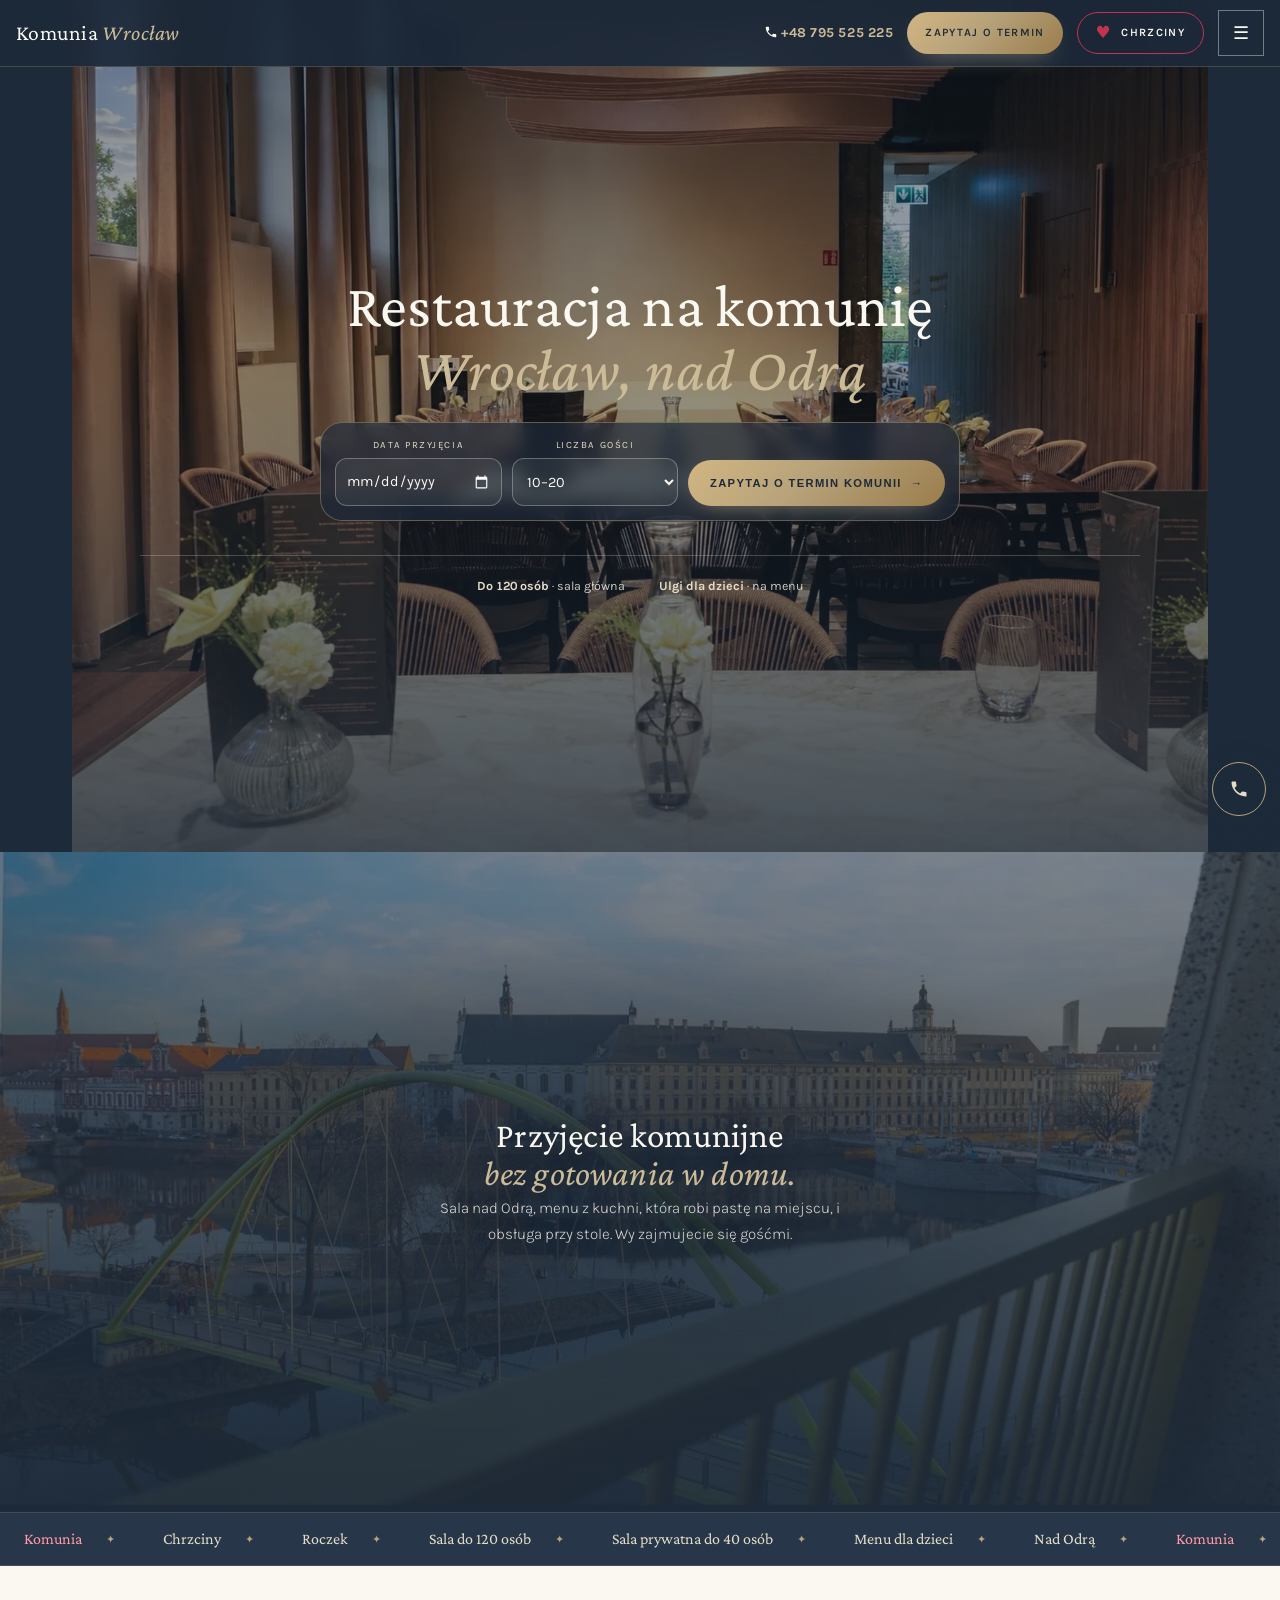
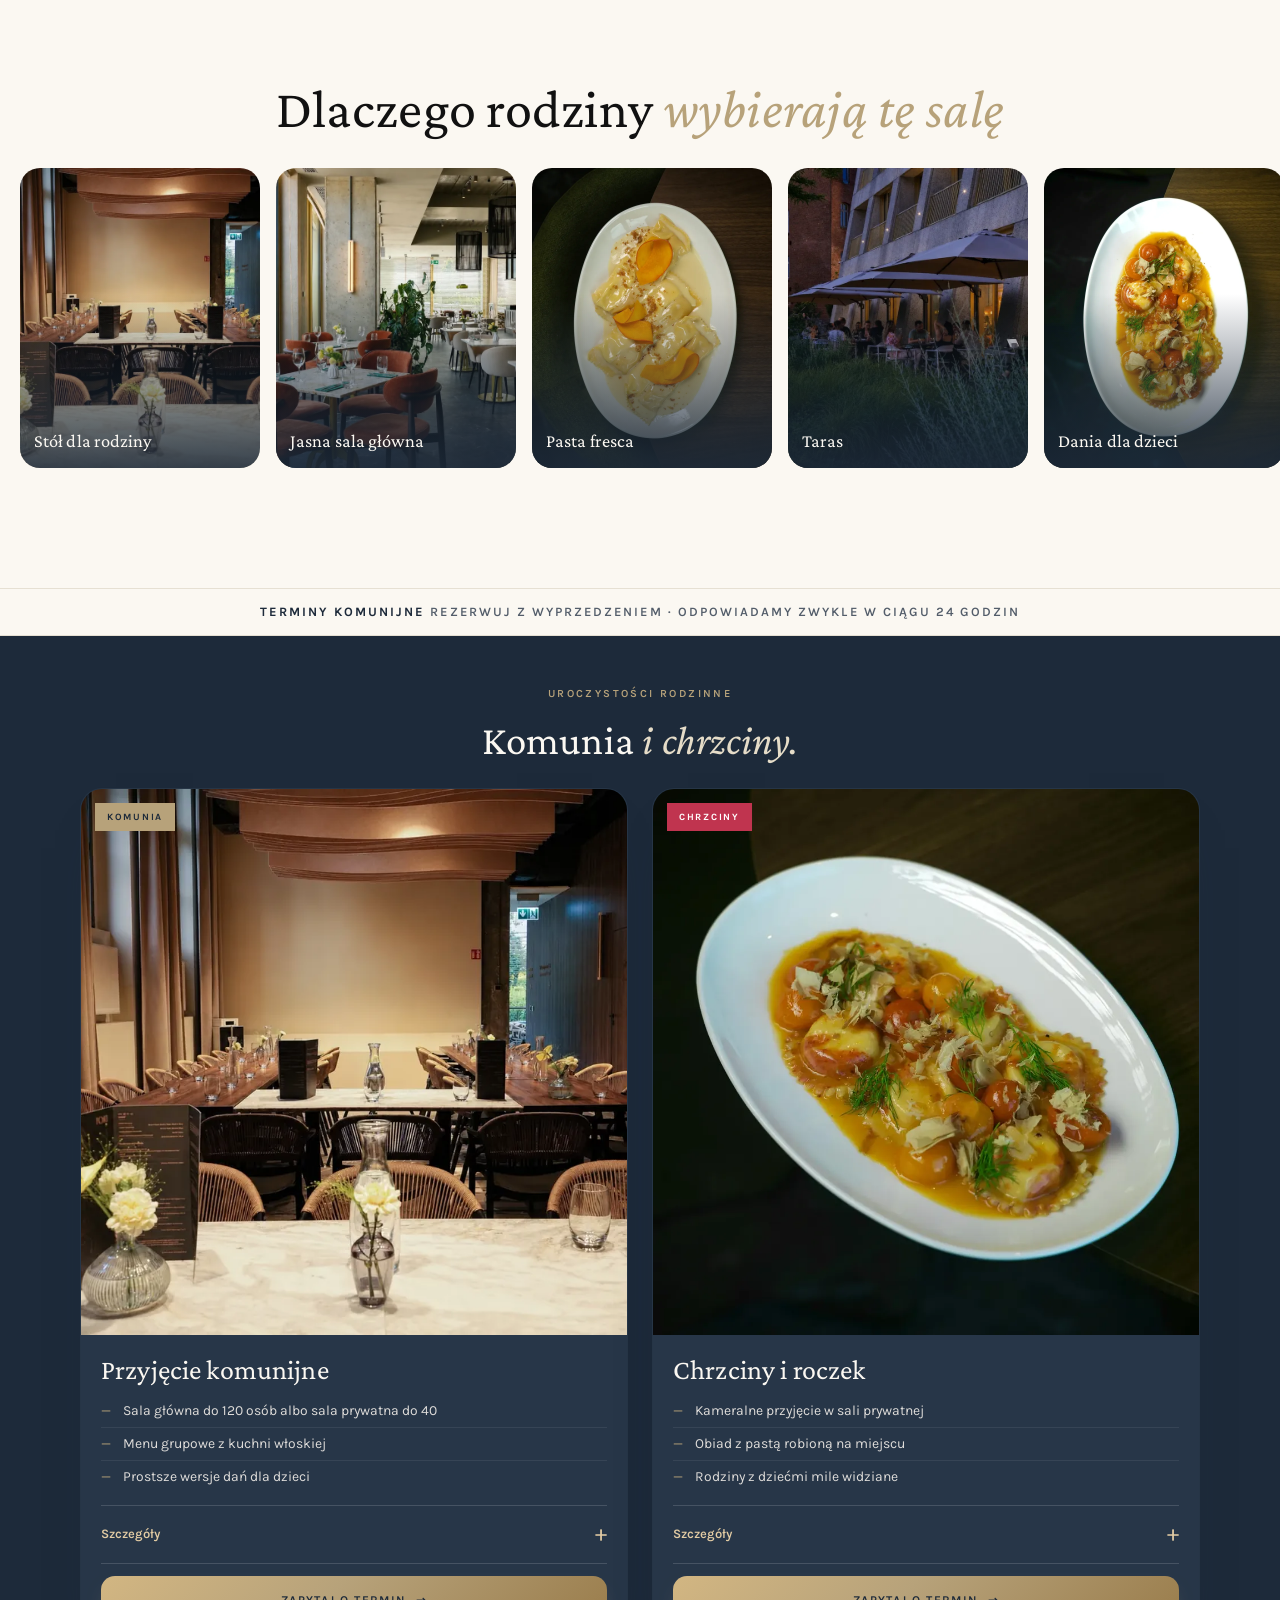
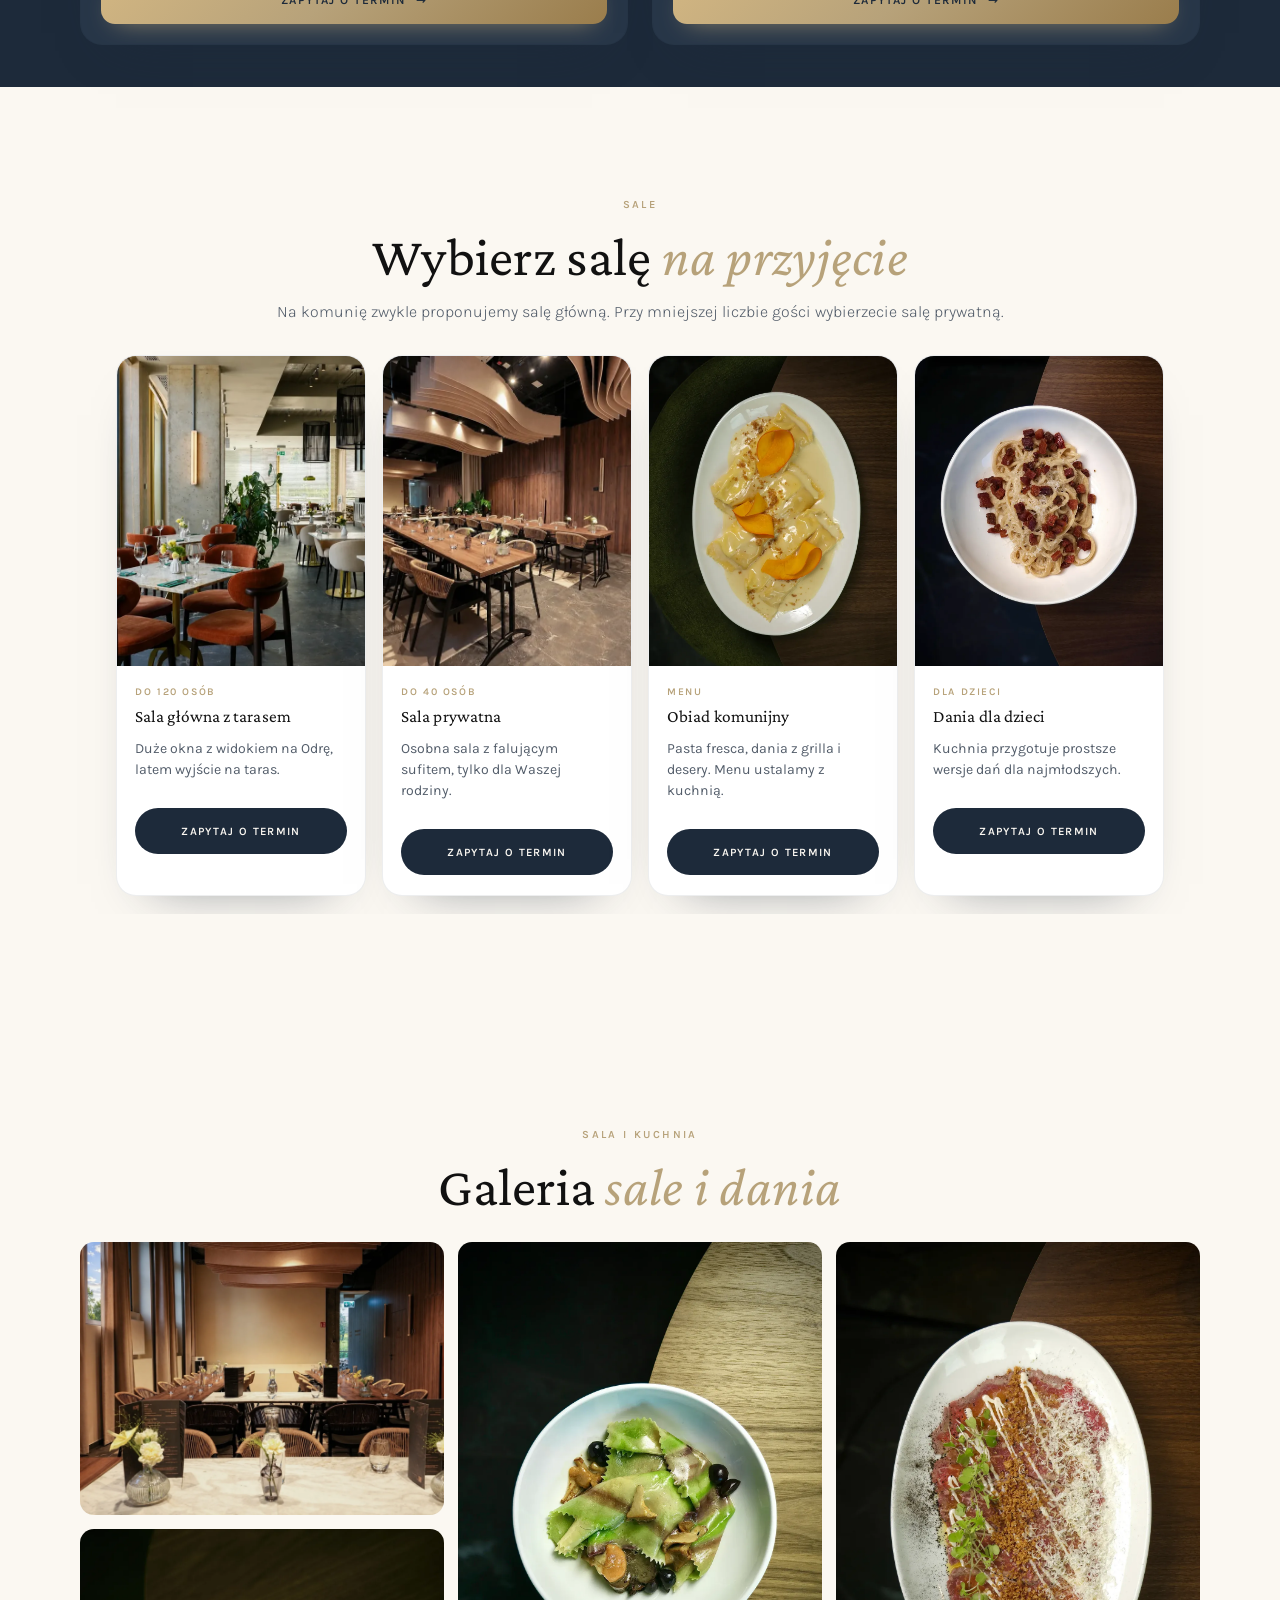
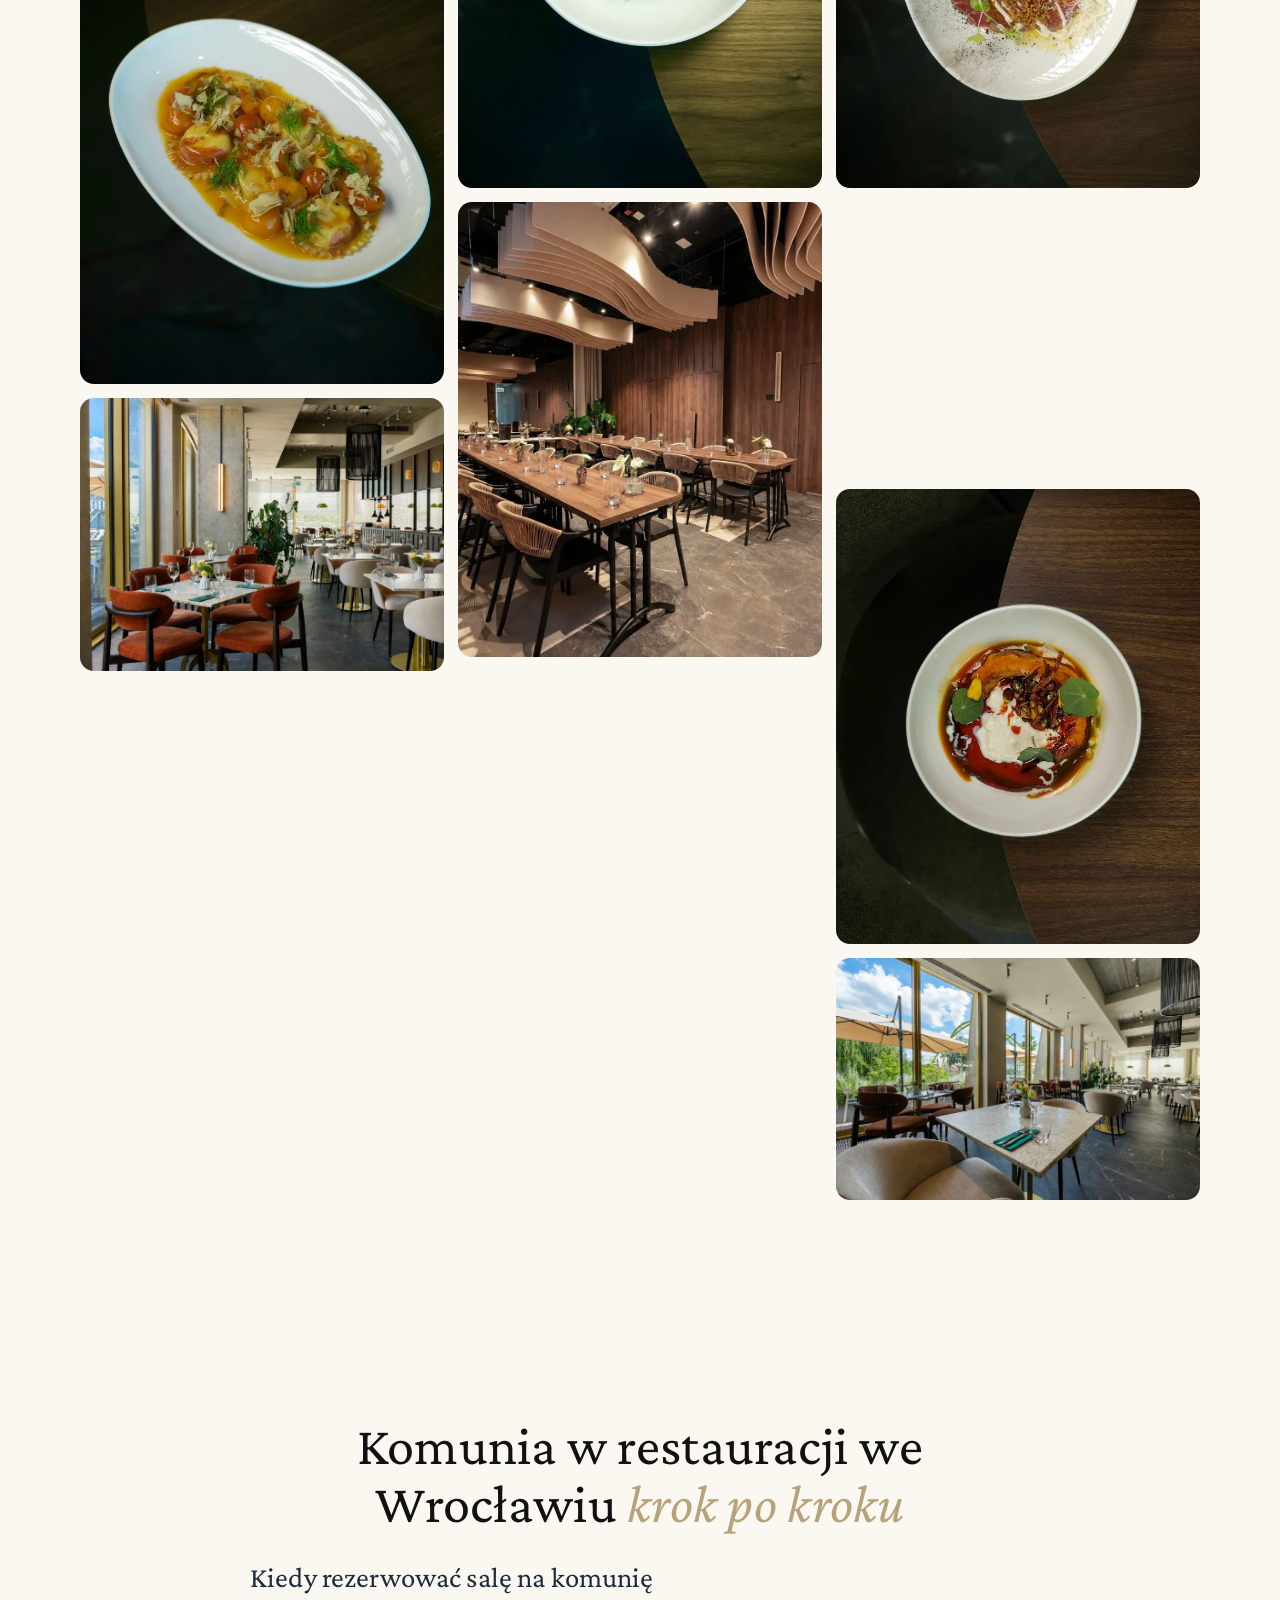
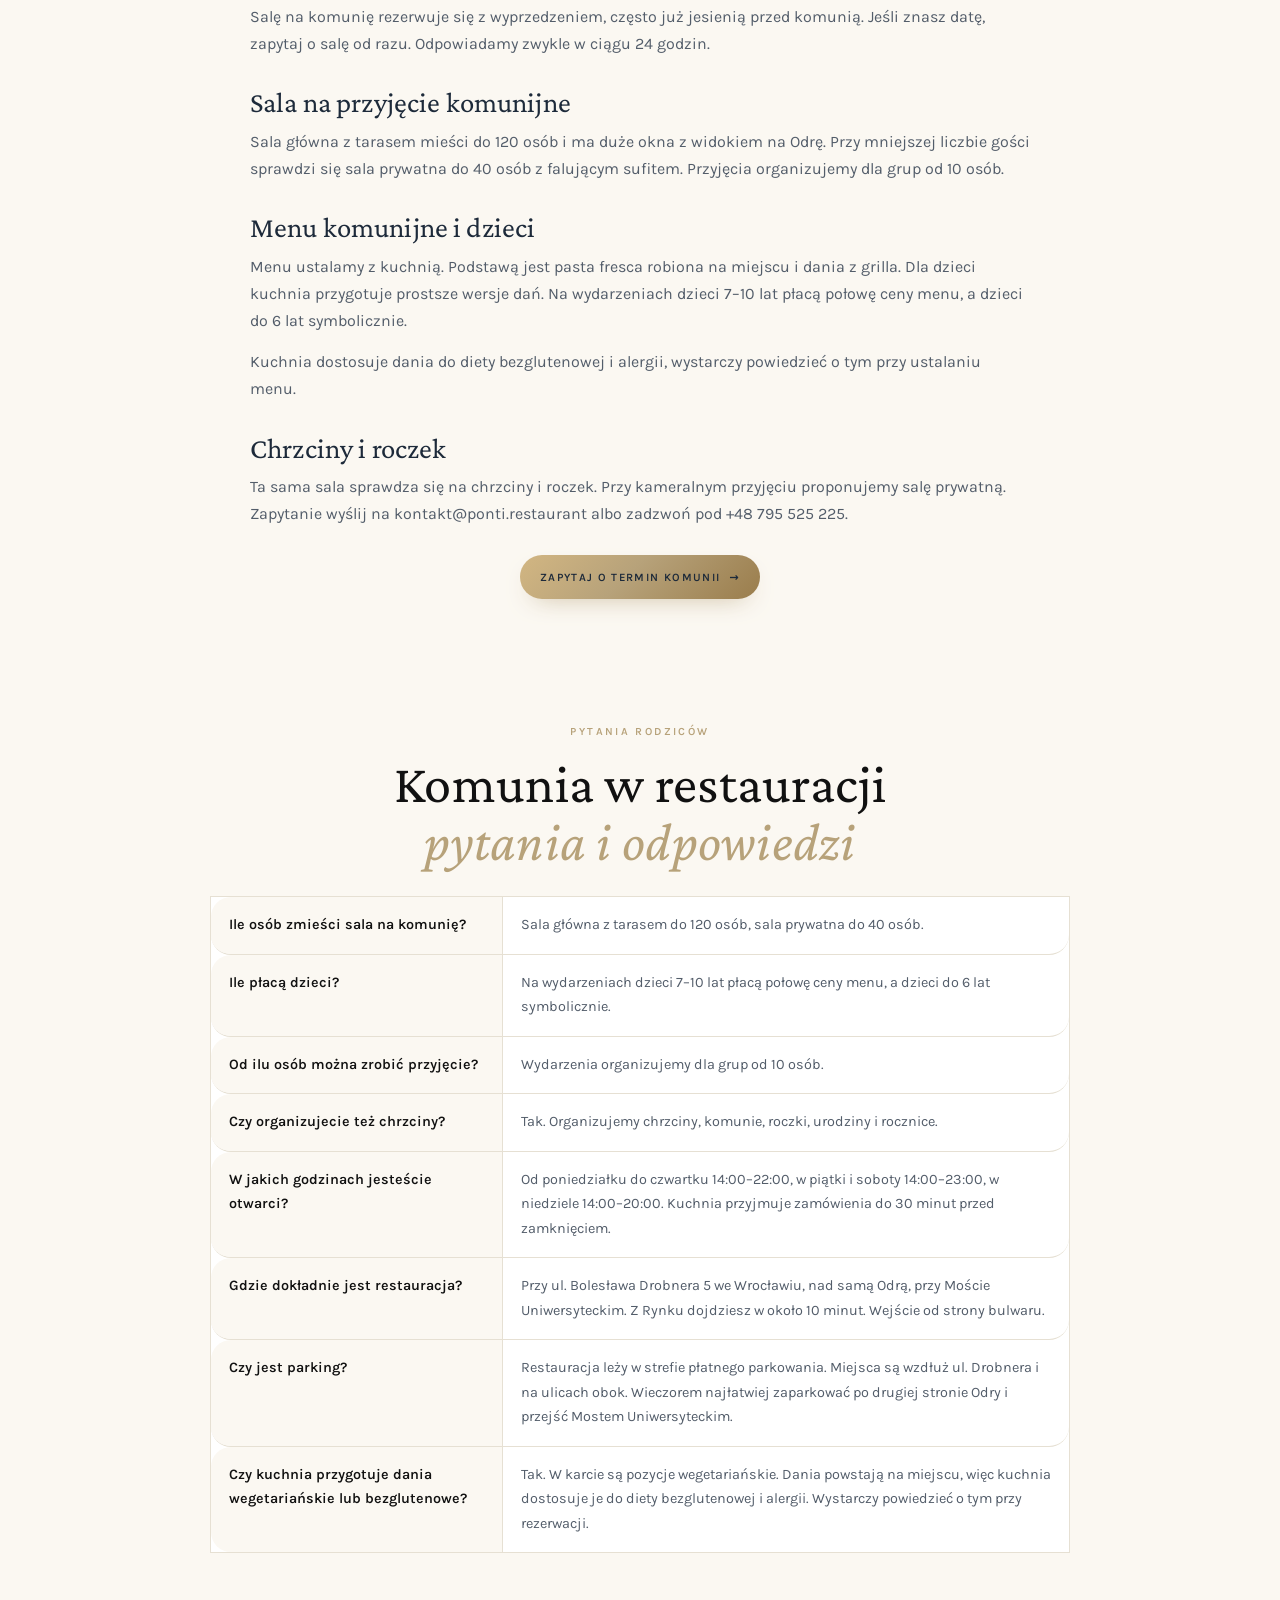
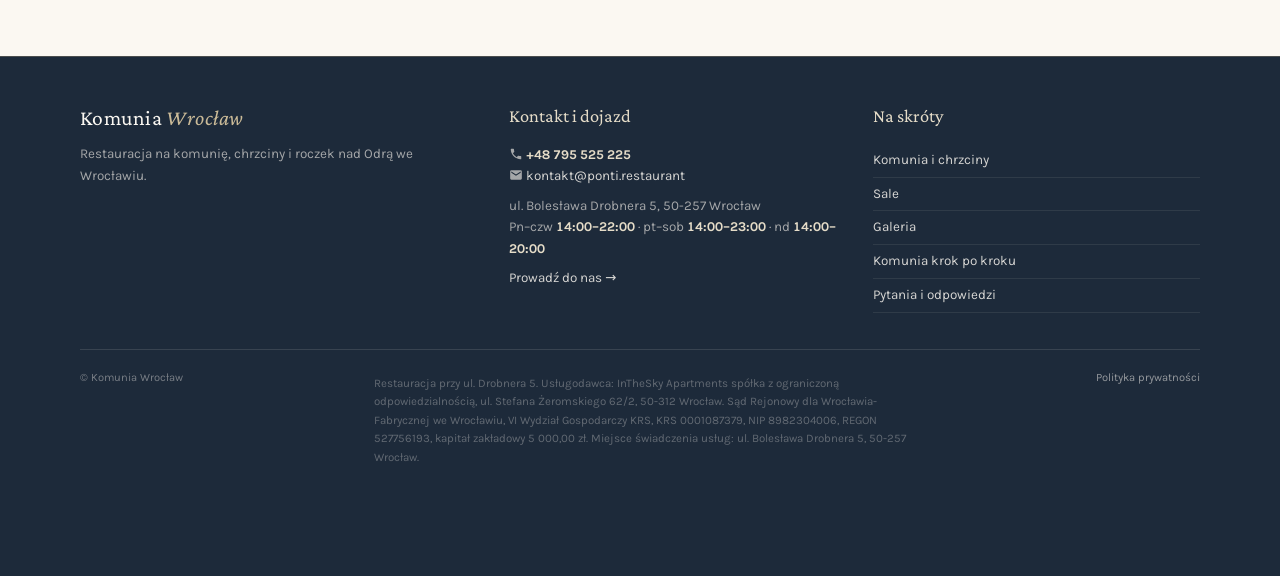
==== index.html @ 18b8cc5b "Strona restauracja-na-komunie-wroclaw.pl" ====
<!DOCTYPE html>
<html lang="pl">
<head>
<meta charset="utf-8"/>
<meta content="width=device-width, initial-scale=1.0" name="viewport"/>
<title>Restauracja na komunię Wrocław: sala na przyjęcie komunijne i chrzciny</title>
<meta name="description" content="Restauracja na komunię we Wrocławiu nad Odrą: sala główna do 120 osób, sala prywatna do 40 osób, menu z kuchni włoskiej, ulgi dla dzieci. Także chrzciny i roczek."/>
<meta name="robots" content="index, follow, max-image-preview:large"/>
<link href="https://restauracja-na-komunie-wroclaw.pl/" rel="canonical"/>
<meta property="og:type" content="website"/><meta property="og:locale" content="pl_PL"/>
<meta property="og:title" content="Restauracja na komunię Wrocław: sala na przyjęcie komunijne i chrzciny"/><meta property="og:description" content="Restauracja na komunię we Wrocławiu nad Odrą: sala główna do 120 osób, sala prywatna do 40 osób, menu z kuchni włoskiej, ulgi dla dzieci. Także chrzciny i roczek."/>
<meta property="og:url" content="https://restauracja-na-komunie-wroclaw.pl/"/><meta property="og:image" content="https://restauracja-na-komunie-wroclaw.pl/media/g-36-ponti-sala-prywatna-nakryta-1600.webp"/>
<meta name="theme-color" content="#1d2a3a"/>
<link rel="icon" href="/favicon.svg" type="image/svg+xml"/>
<link as="font" crossorigin="" href="/fonts/crimson-pro-latin.woff2" rel="preload" type="font/woff2"/>
<link rel="preload" as="image" href="/media/g-36-ponti-sala-prywatna-nakryta-1600.webp" fetchpriority="high"/>
<link href="/style.css?v=202610291330" rel="stylesheet"/>
<script type="application/ld+json">{"@context": "https://schema.org", "@graph": [{"@type": "WebSite", "url": "https://restauracja-na-komunie-wroclaw.pl/", "name": "Komunia Wrocław", "inLanguage": "pl-PL"}, {"@type": "Restaurant", "servesCuisine": "włoska", "openingHours": ["Mo-Th 14:00-22:00", "Fr-Sa 14:00-23:00", "Su 14:00-20:00"], "name": "Restauracja na komunię Wrocław", "description": "Restauracja na komunię we Wrocławiu nad Odrą: sala główna do 120 osób, sala prywatna do 40 osób, menu z kuchni włoskiej, ulgi dla dzieci. Także chrzciny i roczek.", "url": "https://restauracja-na-komunie-wroclaw.pl/", "telephone": "+48 795 525 225", "email": "kontakt@ponti.restaurant", "image": "https://restauracja-na-komunie-wroclaw.pl/media/g-36-ponti-sala-prywatna-nakryta-1600.webp", "address": {"@type": "PostalAddress", "streetAddress": "ul. Bolesława Drobnera 5", "postalCode": "50-257", "addressLocality": "Wrocław", "addressCountry": "PL"}}, {"@type": "FAQPage", "mainEntity": [{"@type": "Question", "name": "Ile osób zmieści sala na komunię?", "acceptedAnswer": {"@type": "Answer", "text": "Sala główna z tarasem do 120 osób, sala prywatna do 40 osób."}}, {"@type": "Question", "name": "Ile płacą dzieci?", "acceptedAnswer": {"@type": "Answer", "text": "Na wydarzeniach dzieci 7–10 lat płacą połowę ceny menu, a dzieci do 6 lat symbolicznie."}}, {"@type": "Question", "name": "Od ilu osób można zrobić przyjęcie?", "acceptedAnswer": {"@type": "Answer", "text": "Wydarzenia organizujemy dla grup od 10 osób."}}, {"@type": "Question", "name": "Czy organizujecie też chrzciny?", "acceptedAnswer": {"@type": "Answer", "text": "Tak. Organizujemy chrzciny, komunie, roczki, urodziny i rocznice."}}, {"@type": "Question", "name": "W jakich godzinach jesteście otwarci?", "acceptedAnswer": {"@type": "Answer", "text": "Od poniedziałku do czwartku 14:00–22:00, w piątki i soboty 14:00–23:00, w niedziele 14:00–20:00. Kuchnia przyjmuje zamówienia do 30 minut przed zamknięciem."}}, {"@type": "Question", "name": "Gdzie dokładnie jest restauracja?", "acceptedAnswer": {"@type": "Answer", "text": "Przy ul. Bolesława Drobnera 5 we Wrocławiu, nad samą Odrą, przy Moście Uniwersyteckim. Z Rynku dojdziesz w około 10 minut. Wejście od strony bulwaru."}}, {"@type": "Question", "name": "Czy jest parking?", "acceptedAnswer": {"@type": "Answer", "text": "Restauracja leży w strefie płatnego parkowania. Miejsca są wzdłuż ul. Drobnera i na ulicach obok. Wieczorem najłatwiej zaparkować po drugiej stronie Odry i przejść Mostem Uniwersyteckim."}}, {"@type": "Question", "name": "Czy kuchnia przygotuje dania wegetariańskie lub bezglutenowe?", "acceptedAnswer": {"@type": "Answer", "text": "Tak. W karcie są pozycje wegetariańskie. Dania powstają na miejscu, więc kuchnia dostosuje je do diety bezglutenowej i alergii. Wystarczy powiedzieć o tym przy rezerwacji."}}]}]}</script>
</head>
<body>
<header class="topbar">
<a class="wordmark" href="/">Komunia <em>Wrocław</em></a>
<span class="grow"></span>
<a class="top-tel" href="tel:+48795525225"><svg aria-hidden="true" class="ico" viewBox="0 0 24 24"><path d="M6.62 10.79a15.05 15.05 0 0 0 6.59 6.59l2.2-2.2a1 1 0 0 1 1.02-.24c1.12.37 2.33.57 3.57.57a1 1 0 0 1 1 1V20a1 1 0 0 1-1 1C10.85 21 3 13.15 3 4a1 1 0 0 1 1-1h3.5a1 1 0 0 1 1 1c0 1.24.2 2.45.57 3.57a1 1 0 0 1-.25 1.02l-2.2 2.2z"/></svg> <span>+48 795 525 225</span></a>
<a class="btn btn-gold" href="mailto:kontakt@ponti.restaurant?subject=Komunia%3A%20zapytanie&amp;body=Dzie%C5%84%20dobry%2C%0A%0Aprosz%C4%99%20o%20informacj%C4%99%20o%20wolnym%20terminie%20i%20propozycj%C4%99%20menu.%0ATermin%3A%20%0ALiczba%20os%C3%B3b%3A%20%0ATelefon%3A%20%0A%0APozdrawiam">Zapytaj o termin</a>
<a class="btn btn-heart top-cta2" href="/" data-to="pakiety"><span class="hh">♥</span> Chrzciny</a>
<button aria-label="Otwórz menu" class="burger" data-menu-open="">☰</button>
</header>
<nav aria-label="Menu główne" class="menu" id="menu">
<button aria-label="Zamknij menu" class="close" data-menu-close="">✕</button>
<span class="eyebrow">Najczęściej wybierane</span>
<ul class="best">
<li><a href="/" data-to="pakiety"><span class="bic">✦</span><span class="btx"><b>Przyjęcie komunijne</b><small>sala do 120 osób</small></span><span class="chev">→</span></a></li><li><a href="/" data-to="pakiety"><span class="bic">♡</span><span class="btx"><b>Chrzciny i roczek</b><small>kameralna sala prywatna</small></span><span class="chev">→</span></a></li>
</ul>
<span class="eyebrow">Menu</span>
<ul class="plain">
<li><a href="/" data-to="pakiety">Komunia i chrzciny</a></li><li><a href="/" data-to="oferta">Sale</a></li><li><a href="/" data-to="galeria">Galeria</a></li><li><a href="/" data-to="przewodnik">Komunia krok po kroku</a></li><li><a href="/" data-to="faq">Pytania i odpowiedzi</a></li><li><a href="/" data-to="kontakt">Kontakt i dojazd</a></li>
</ul>
<div class="mcta">
<a class="btn btn-gold" href="mailto:kontakt@ponti.restaurant?subject=Komunia%3A%20zapytanie&amp;body=Dzie%C5%84%20dobry%2C%0A%0Aprosz%C4%99%20o%20informacj%C4%99%20o%20wolnym%20terminie%20i%20propozycj%C4%99%20menu.%0ATermin%3A%20%0ALiczba%20os%C3%B3b%3A%20%0ATelefon%3A%20%0A%0APozdrawiam">Zapytaj o termin <span class="arrow">→</span></a>
<a class="btn btn-line" href="tel:+48795525225"><svg aria-hidden="true" class="ico" viewBox="0 0 24 24"><path d="M6.62 10.79a15.05 15.05 0 0 0 6.59 6.59l2.2-2.2a1 1 0 0 1 1.02-.24c1.12.37 2.33.57 3.57.57a1 1 0 0 1 1 1V20a1 1 0 0 1-1 1C10.85 21 3 13.15 3 4a1 1 0 0 1 1-1h3.5a1 1 0 0 1 1 1c0 1.24.2 2.45.57 3.57a1 1 0 0 1-.25 1.02l-2.2 2.2z"/></svg> +48 795 525 225</a>
</div>
</nav>
<section class="hero" id="start">
<div aria-hidden="true" class="slides">
<picture><img class="on" alt="Długi stół nakryty na przyjęcie" decoding="async" fetchpriority="high" src="/media/g-36-ponti-sala-prywatna-nakryta-1600.webp" width="1600" height="1200"/></picture><picture><img alt="Stolik z widokiem na Odrę" decoding="async" loading="lazy" src="/media/g-13-restauracja-ponti-stolik-przy-oknie-1600.webp" width="1600" height="1065"/></picture><picture><img alt="Anolini na białym talerzu" decoding="async" loading="lazy" src="/media/d-anolini2-1600.webp" width="1200" height="1800"/></picture>
</div>
<div class="wrap hero-inner">
<h1>Restauracja na komunię <em>Wrocław, nad Odrą</em></h1>
<form aria-label="Zapytaj o termin przyjęcia" class="datebar" id="datebar" data-mail="kontakt@ponti.restaurant" data-temat="Komunia: zapytanie" data-tresc="proszę o informację o wolnym terminie i propozycję menu.">
<label><span>Data przyjęcia</span><input id="dbFrom" required="" type="date"/></label>
<label><span>Liczba gości</span><select id="dbN"><option>10–20</option><option>21–30</option><option>31–40</option><option>41–60</option><option>61–120</option></select></label>
<button class="btn btn-gold" type="submit">Zapytaj o termin komunii <span class="arrow">→</span></button>
</form>
<div class="trustbar"><span><b>Do 120 osób</b> · sala główna</span><span><b>Ulgi dla dzieci</b> · na menu</span></div>
<div aria-hidden="true" class="dots"></div>
</div>
</section>
<section class="tower" id="tower">
<div class="stick">
<img class="tower-bg" src="/media/g-22-widok-z-balkonu-na-odre-i-kladke-1400.webp" width="1400" height="934" alt="Widok na Odrę i kładkę" loading="lazy"/>
<div class="panel wrap">
<h2>Przyjęcie komunijne <em>bez gotowania w domu.</em></h2>
<p>Sala nad Odrą, menu z kuchni, która robi pastę na miejscu, i obsługa przy stole. Wy zajmujecie się gośćmi.</p>
</div>
</div>
</section>
<div aria-hidden="true" class="marquee"><div class="marquee-track"><span><b>Komunia</b></span><span>Chrzciny</span><span>Roczek</span><span>Sala do 120 osób</span><span>Sala prywatna do 40 osób</span><span>Menu dla dzieci</span><span>Nad Odrą</span><span><b>Komunia</b></span><span>Chrzciny</span><span>Roczek</span><span>Sala do 120 osób</span><span>Sala prywatna do 40 osób</span><span>Menu dla dzieci</span><span>Nad Odrą</span></div></div>
<section class="sec" id="atuty">
<div class="head wrap"><h2>Dlaczego rodziny <em>wybierają tę salę</em></h2></div>
<div class="atuty-slider">
<a class="atut" href="/" data-to="oferta"><img alt="Nakryty stół w sali prywatnej" decoding="async" loading="lazy" src="/media/g-36-ponti-sala-prywatna-nakryta-960.webp" width="960" height="720"/><span class="cap"><h3>Stół dla rodziny</h3></span></a><a class="atut" href="/" data-to="oferta"><img alt="Sala główna z dużymi oknami" decoding="async" loading="lazy" src="/media/g-02-restauracja-ponti-sala-960.webp" width="960" height="720"/><span class="cap"><h3>Jasna sala główna</h3></span></a><a class="atut" href="/" data-to="pakiety"><img alt="Ravioli Duo" decoding="async" loading="lazy" src="/media/d-ravioli-duo-960.webp" width="960" height="1440"/><span class="cap"><h3>Pasta fresca</h3></span></a><a class="atut" href="/" data-to="galeria"><img alt="Taras nad Odrą" decoding="async" loading="lazy" src="/media/g-21-restauracja-ponti-taras-wieczorem-960.webp" width="960" height="720"/><span class="cap"><h3>Taras</h3></span></a><a class="atut" href="/" data-to="pakiety"><img alt="Anolini" decoding="async" loading="lazy" src="/media/d-anolini-960.webp" width="960" height="1440"/><span class="cap"><h3>Dania dla dzieci</h3></span></a><a class="atut" href="/" data-to="przewodnik"><img alt="Odra o zachodzie" decoding="async" loading="lazy" src="/media/g-11-widok-na-odre-o-zachodzie-960.webp" width="960" height="535"/><span class="cap"><h3>Spacer nad Odrą</h3></span></a>
</div>
</section>
<div class="thinstrip"><b>Terminy komunijne</b> rezerwuj z wyprzedzeniem · odpowiadamy zwykle w ciągu 24 godzin</div>
<section class="sec dark" id="pakiety">
<div class="wrap">
<div class="head"><span class="eyebrow">Uroczystości rodzinne</span><h2>Komunia <em>i chrzciny.</em></h2></div>
<div class="plans">
<article class="plan">
<div class="photo"><span class="ribbon gold">Komunia</span><img alt="Stół nakryty na przyjęcie" decoding="async" loading="lazy" width="960" height="720" src="/media/g-36-ponti-sala-prywatna-nakryta-960.webp"/></div>
<div class="plan-body">
<h3>Przyjęcie komunijne</h3>
<ul class="package-brief"><li>Sala główna do 120 osób albo sala prywatna do 40</li><li>Menu grupowe z kuchni włoskiej</li><li>Prostsze wersje dań dla dzieci</li></ul><details class="package-expand"><summary>Szczegóły</summary><div class="package-full-description">
<ul><li>Na wydarzeniach dzieci 7–10 lat płacą połowę ceny menu, dzieci do 6 lat symbolicznie</li><li>Kuchnia dostosuje dania do diety i alergii</li><li>Odpowiadamy zwykle w ciągu 24 godzin</li></ul></div></details>
<a class="btn btn-gold" href="mailto:kontakt@ponti.restaurant?subject=Przyj%C4%99cie%20komunijne&amp;body=Dzie%C5%84%20dobry%2C%0A%0Aprosz%C4%99%20o%20informacj%C4%99%20o%20wolnym%20terminie%20i%20propozycj%C4%99%20menu.%0ATermin%3A%20%0ALiczba%20os%C3%B3b%3A%20%0ATelefon%3A%20%0A%0APozdrawiam">Zapytaj o termin <span class="arrow">→</span></a>
</div>
</article><article class="plan">
<div class="photo"><span class="ribbon ">Chrzciny</span><img alt="Anolini" decoding="async" loading="lazy" width="960" height="1440" src="/media/d-anolini2-960.webp"/></div>
<div class="plan-body">
<h3>Chrzciny i roczek</h3>
<ul class="package-brief"><li>Kameralne przyjęcie w sali prywatnej</li><li>Obiad z pastą robioną na miejscu</li><li>Rodziny z dziećmi mile widziane</li></ul><details class="package-expand"><summary>Szczegóły</summary><div class="package-full-description">
<ul><li>Wydarzenia od 10 osób</li><li>Menu ustalamy z kuchnią</li><li>Nad Odrą, 10 minut spacerem od Rynku</li></ul></div></details>
<a class="btn btn-gold" href="mailto:kontakt@ponti.restaurant?subject=Chrzciny%20i%20roczek&amp;body=Dzie%C5%84%20dobry%2C%0A%0Aprosz%C4%99%20o%20informacj%C4%99%20o%20wolnym%20terminie%20i%20propozycj%C4%99%20menu.%0ATermin%3A%20%0ALiczba%20os%C3%B3b%3A%20%0ATelefon%3A%20%0A%0APozdrawiam">Zapytaj o termin <span class="arrow">→</span></a>
</div>
</article>
</div>
</div>
</section>
<section class="sec" id="oferta">
<div class="head wrap">
<span class="eyebrow">Sale</span>
<h2>Wybierz salę <em>na przyjęcie</em></h2>
<p>Na komunię zwykle proponujemy salę główną. Przy mniejszej liczbie gości wybierzecie salę prywatną.</p>
</div>
<div class="aps-slider">
<article class="ap">
<div class="photo"><img alt="Sala główna" decoding="async" loading="lazy" src="/media/g-02-restauracja-ponti-sala-960.webp" width="960" height="720"/></div>
<div class="ap-body"><span class="fl">do 120 osób</span><h3>Sala główna z tarasem</h3><p>Duże okna z widokiem na Odrę, latem wyjście na taras.</p><a class="btn btn-navy" href="mailto:kontakt@ponti.restaurant?subject=Sala%20g%C5%82%C3%B3wna%20z%20tarasem&amp;body=Dzie%C5%84%20dobry%2C%0A%0Aprosz%C4%99%20o%20informacj%C4%99%20o%20wolnym%20terminie%20i%20propozycj%C4%99%20menu.%0ATermin%3A%20%0ALiczba%20os%C3%B3b%3A%20%0ATelefon%3A%20%0A%0APozdrawiam">Zapytaj o termin</a></div>
</article><article class="ap">
<div class="photo"><img alt="Sala prywatna" decoding="async" loading="lazy" src="/media/g-27-ponti-sala-prywatna-960.webp" width="960" height="640"/></div>
<div class="ap-body"><span class="fl">do 40 osób</span><h3>Sala prywatna</h3><p>Osobna sala z falującym sufitem, tylko dla Waszej rodziny.</p><a class="btn btn-navy" href="mailto:kontakt@ponti.restaurant?subject=Sala%20prywatna&amp;body=Dzie%C5%84%20dobry%2C%0A%0Aprosz%C4%99%20o%20informacj%C4%99%20o%20wolnym%20terminie%20i%20propozycj%C4%99%20menu.%0ATermin%3A%20%0ALiczba%20os%C3%B3b%3A%20%0ATelefon%3A%20%0A%0APozdrawiam">Zapytaj o termin</a></div>
</article><article class="ap">
<div class="photo"><img alt="Ravioli Duo" decoding="async" loading="lazy" src="/media/d-ravioli-duo-960.webp" width="960" height="1440"/></div>
<div class="ap-body"><span class="fl">menu</span><h3>Obiad komunijny</h3><p>Pasta fresca, dania z grilla i desery. Menu ustalamy z kuchnią.</p><a class="btn btn-navy" href="mailto:kontakt@ponti.restaurant?subject=Obiad%20komunijny&amp;body=Dzie%C5%84%20dobry%2C%0A%0Aprosz%C4%99%20o%20informacj%C4%99%20o%20wolnym%20terminie%20i%20propozycj%C4%99%20menu.%0ATermin%3A%20%0ALiczba%20os%C3%B3b%3A%20%0ATelefon%3A%20%0A%0APozdrawiam">Zapytaj o termin</a></div>
</article><article class="ap">
<div class="photo"><img alt="Spaghetti" decoding="async" loading="lazy" src="/media/d-spaghetti-960.webp" width="960" height="1440"/></div>
<div class="ap-body"><span class="fl">dla dzieci</span><h3>Dania dla dzieci</h3><p>Kuchnia przygotuje prostsze wersje dań dla najmłodszych.</p><a class="btn btn-navy" href="mailto:kontakt@ponti.restaurant?subject=Dania%20dla%20dzieci&amp;body=Dzie%C5%84%20dobry%2C%0A%0Aprosz%C4%99%20o%20informacj%C4%99%20o%20wolnym%20terminie%20i%20propozycj%C4%99%20menu.%0ATermin%3A%20%0ALiczba%20os%C3%B3b%3A%20%0ATelefon%3A%20%0A%0APozdrawiam">Zapytaj o termin</a></div>
</article>
</div>
</section>
<section class="sec" id="galeria">
<div class="head wrap"><span class="eyebrow">Sala i kuchnia</span><h2>Galeria <em>sale i dania</em></h2></div>
<div class="wrap g-grid"><a class="g-item" href="/media/g-36-ponti-sala-prywatna-nakryta-1600.webp" data-alt="Stół nakryty na przyjęcie"><img alt="Stół nakryty na przyjęcie" decoding="async" loading="lazy" src="/media/g-36-ponti-sala-prywatna-nakryta-1600.webp" width="1600" height="1200"/></a><a class="g-item" href="/media/d-anolini2-1600.webp" data-alt="Anolini"><img alt="Anolini" decoding="async" loading="lazy" src="/media/d-anolini2-1600.webp" width="1200" height="1800"/></a><a class="g-item" href="/media/g-02-restauracja-ponti-sala-1600.webp" data-alt="Sala główna"><img alt="Sala główna" decoding="async" loading="lazy" src="/media/g-02-restauracja-ponti-sala-1600.webp" width="1600" height="1200"/></a><a class="g-item" href="/media/d-ravioli-aperto-1600.webp" data-alt="Ravioli Aperto"><img alt="Ravioli Aperto" decoding="async" loading="lazy" src="/media/d-ravioli-aperto-1600.webp" width="1200" height="1800"/></a><a class="g-item" href="/media/g-27-ponti-sala-prywatna-1600.webp" data-alt="Sala prywatna"><img alt="Sala prywatna" decoding="async" loading="lazy" src="/media/g-27-ponti-sala-prywatna-1600.webp" width="1600" height="1067"/></a><a class="g-item" href="/media/d-carpaccio-1600.webp" data-alt="Carpaccio"><img alt="Carpaccio" decoding="async" loading="lazy" src="/media/d-carpaccio-1600.webp" width="1200" height="1800"/></a><a class="g-item" href="/media/g-21-restauracja-ponti-taras-wieczorem-1600.webp" data-alt="Taras"><img alt="Taras" decoding="async" loading="lazy" src="/media/g-21-restauracja-ponti-taras-wieczorem-1600.webp" width="1600" height="1200"/></a><a class="g-item" href="/media/d-straciatella-1600.webp" data-alt="Stracciatella"><img alt="Stracciatella" decoding="async" loading="lazy" src="/media/d-straciatella-1600.webp" width="1200" height="1800"/></a><a class="g-item" href="/media/g-13-restauracja-ponti-stolik-przy-oknie-1600.webp" data-alt="Widok na Odrę"><img alt="Widok na Odrę" decoding="async" loading="lazy" src="/media/g-13-restauracja-ponti-stolik-przy-oknie-1600.webp" width="1600" height="1065"/></a></div>
</section>
<section class="sec seo" id="przewodnik">
<div class="wrap seo-txt"><h2>Komunia w restauracji we Wrocławiu <em>krok po kroku</em></h2><h3>Kiedy rezerwować salę na komunię</h3><p>Salę na komunię rezerwuje się z wyprzedzeniem, często już jesienią przed komunią. Jeśli znasz datę, zapytaj o salę od razu. Odpowiadamy zwykle w ciągu 24 godzin.</p><h3>Sala na przyjęcie komunijne</h3><p>Sala główna z tarasem mieści do 120 osób i ma duże okna z widokiem na Odrę. Przy mniejszej liczbie gości sprawdzi się sala prywatna do 40 osób z falującym sufitem. Przyjęcia organizujemy dla grup od 10 osób.</p><h3>Menu komunijne i dzieci</h3><p>Menu ustalamy z kuchnią. Podstawą jest pasta fresca robiona na miejscu i dania z grilla. Dla dzieci kuchnia przygotuje prostsze wersje dań. Na wydarzeniach dzieci 7–10 lat płacą połowę ceny menu, a dzieci do 6 lat symbolicznie.</p><p>Kuchnia dostosuje dania do diety bezglutenowej i alergii, wystarczy powiedzieć o tym przy ustalaniu menu.</p><h3>Chrzciny i roczek</h3><p>Ta sama sala sprawdza się na chrzciny i roczek. Przy kameralnym przyjęciu proponujemy salę prywatną. Zapytanie wyślij na kontakt@ponti.restaurant albo zadzwoń pod +48 795 525 225.</p>
<p class="seo-cta"><a class="btn btn-gold" href="mailto:kontakt@ponti.restaurant?subject=Komunia%3A%20zapytanie&amp;body=Dzie%C5%84%20dobry%2C%0A%0Aprosz%C4%99%20o%20informacj%C4%99%20o%20wolnym%20terminie%20i%20propozycj%C4%99%20menu.%0ATermin%3A%20%0ALiczba%20os%C3%B3b%3A%20%0ATelefon%3A%20%0A%0APozdrawiam">Zapytaj o termin komunii <span class="arrow">→</span></a></p></div>
</section>
<section class="sec" id="faq" style="padding-top:0">
<div class="wrap">
<div class="head"><span class="eyebrow">Pytania rodziców</span><h2>Komunia w restauracji <em>pytania i odpowiedzi</em></h2></div>
<div class="faq-t"><div class="row"><div class="q">Ile osób zmieści sala na komunię?</div><div class="a">Sala główna z tarasem do 120 osób, sala prywatna do 40 osób.</div></div><div class="row"><div class="q">Ile płacą dzieci?</div><div class="a">Na wydarzeniach dzieci 7–10 lat płacą połowę ceny menu, a dzieci do 6 lat symbolicznie.</div></div><div class="row"><div class="q">Od ilu osób można zrobić przyjęcie?</div><div class="a">Wydarzenia organizujemy dla grup od 10 osób.</div></div><div class="row"><div class="q">Czy organizujecie też chrzciny?</div><div class="a">Tak. Organizujemy chrzciny, komunie, roczki, urodziny i rocznice.</div></div><div class="row"><div class="q">W jakich godzinach jesteście otwarci?</div><div class="a">Od poniedziałku do czwartku 14:00–22:00, w piątki i soboty 14:00–23:00, w niedziele 14:00–20:00. Kuchnia przyjmuje zamówienia do 30 minut przed zamknięciem.</div></div><div class="row"><div class="q">Gdzie dokładnie jest restauracja?</div><div class="a">Przy ul. Bolesława Drobnera 5 we Wrocławiu, nad samą Odrą, przy Moście Uniwersyteckim. Z Rynku dojdziesz w około 10 minut. Wejście od strony bulwaru.</div></div><div class="row"><div class="q">Czy jest parking?</div><div class="a">Restauracja leży w strefie płatnego parkowania. Miejsca są wzdłuż ul. Drobnera i na ulicach obok. Wieczorem najłatwiej zaparkować po drugiej stronie Odry i przejść Mostem Uniwersyteckim.</div></div><div class="row"><div class="q">Czy kuchnia przygotuje dania wegetariańskie lub bezglutenowe?</div><div class="a">Tak. W karcie są pozycje wegetariańskie. Dania powstają na miejscu, więc kuchnia dostosuje je do diety bezglutenowej i alergii. Wystarczy powiedzieć o tym przy rezerwacji.</div></div></div>
</div>
</section>
<footer id="kontakt">
<div class="wrap">
<div class="fgrid">
<div>
<p class="wordmark">Komunia <em>Wrocław</em></p>
<p>Restauracja na komunię, chrzciny i roczek nad Odrą we Wrocławiu.</p>
</div>
<div>
<h4>Kontakt i dojazd</h4>
<p><svg aria-hidden="true" class="ico" viewBox="0 0 24 24"><path d="M6.62 10.79a15.05 15.05 0 0 0 6.59 6.59l2.2-2.2a1 1 0 0 1 1.02-.24c1.12.37 2.33.57 3.57.57a1 1 0 0 1 1 1V20a1 1 0 0 1-1 1C10.85 21 3 13.15 3 4a1 1 0 0 1 1-1h3.5a1 1 0 0 1 1 1c0 1.24.2 2.45.57 3.57a1 1 0 0 1-.25 1.02l-2.2 2.2z"/></svg> <a href="tel:+48795525225"><b>+48 795 525 225</b></a><br/><svg aria-hidden="true" class="ico" viewBox="0 0 24 24"><path d="M20 4H4a2 2 0 0 0-2 2v12a2 2 0 0 0 2 2h16a2 2 0 0 0 2-2V6a2 2 0 0 0-2-2zm0 4.24-8 5-8-5V6l8 5 8-5v2.24z"/></svg> <a href="mailto:kontakt@ponti.restaurant">kontakt@ponti.restaurant</a></p>
<p>ul. Bolesława Drobnera 5, 50-257 Wrocław<br/>Pn–czw <b>14:00–22:00</b> · pt–sob <b>14:00–23:00</b> · nd <b>14:00–20:00</b></p>
<p><a href="https://maps.google.com/?q=Boles%C5%82awa+Drobnera+5+Wroc%C5%82aw" rel="noopener" target="_blank">Prowadź do nas →</a></p>
</div>
<div class="fmenu">
<h4>Na skróty</h4>
<a href="/" data-to="pakiety">Komunia i chrzciny</a><a href="/" data-to="oferta">Sale</a><a href="/" data-to="galeria">Galeria</a><a href="/" data-to="przewodnik">Komunia krok po kroku</a><a href="/" data-to="faq">Pytania i odpowiedzi</a>
</div>
</div>
<div class="legal">
<span>© Komunia Wrocław</span>
<span class="firma">Restauracja przy ul. Drobnera 5. Usługodawca: InTheSky Apartments spółka z ograniczoną odpowiedzialnością, ul. Stefana Żeromskiego 62/2, 50-312 Wrocław. Sąd Rejonowy dla Wrocławia-Fabrycznej we Wrocławiu, VI Wydział Gospodarczy KRS, KRS 0001087379, NIP 8982304006, REGON 527756193, kapitał zakładowy 5 000,00 zł. Miejsce świadczenia usług: ul. Bolesława Drobnera 5, 50-257 Wrocław.</span>
<span><a href="/polityka-prywatnosci/">Polityka prywatności</a></span>
</div>
</div>
</footer>
<dialog class="lb" id="lb" aria-label="Galeria zdjęć"><button class="lb-x" aria-label="Zamknij">✕</button><button class="lb-p" aria-label="Poprzednie zdjęcie">‹</button><figure><img alt=""/><figcaption class="lb-cap"></figcaption></figure><button class="lb-n" aria-label="Następne zdjęcie">›</button></dialog>
<div class="stickybar"><a class="btn btn-gold" href="mailto:kontakt@ponti.restaurant?subject=Komunia%3A%20zapytanie&amp;body=Dzie%C5%84%20dobry%2C%0A%0Aprosz%C4%99%20o%20informacj%C4%99%20o%20wolnym%20terminie%20i%20propozycj%C4%99%20menu.%0ATermin%3A%20%0ALiczba%20os%C3%B3b%3A%20%0ATelefon%3A%20%0A%0APozdrawiam">Zapytaj o termin komunii</a></div>
<a aria-label="Zadzwoń" class="tel-fab" href="tel:+48795525225"><svg aria-hidden="true" class="ico" viewBox="0 0 24 24"><path d="M6.62 10.79a15.05 15.05 0 0 0 6.59 6.59l2.2-2.2a1 1 0 0 1 1.02-.24c1.12.37 2.33.57 3.57.57a1 1 0 0 1 1 1V20a1 1 0 0 1-1 1C10.85 21 3 13.15 3 4a1 1 0 0 1 1-1h3.5a1 1 0 0 1 1 1c0 1.24.2 2.45.57 3.57a1 1 0 0 1-.25 1.02l-2.2 2.2z"/></svg></a>
<script defer src="/site.js?v=202610291330"></script>
</body>
</html>
---- style.css ----
@font-face{font-family:'Crimson Pro';font-style:normal;font-weight:200 900;font-display:swap;src:url('/fonts/crimson-pro-latin.woff2') format('woff2');unicode-range:U+0000-00FF,U+0131,U+0152-0153,U+02BB-02BC,U+02C6,U+02DA,U+02DC,U+2000-206F,U+2074,U+20AC,U+2122,U+2191,U+2193,U+2212,U+2215,U+FEFF,U+FFFD}
@font-face{font-family:'Crimson Pro';font-style:italic;font-weight:200 900;font-display:swap;src:url('/fonts/crimson-pro-i-latin.woff2') format('woff2');unicode-range:U+0000-00FF,U+0131,U+0152-0153,U+02BB-02BC,U+02C6,U+02DA,U+02DC,U+2000-206F,U+2074,U+20AC,U+2122,U+2191,U+2193,U+2212,U+2215,U+FEFF,U+FFFD}
@font-face{font-family:'Karla';font-style:normal;font-weight:200 800;font-display:swap;src:url('/fonts/karla-latin.woff2') format('woff2');unicode-range:U+0000-00FF,U+0131,U+0152-0153,U+02BB-02BC,U+02C6,U+02DA,U+02DC,U+2000-206F,U+2074,U+20AC,U+2122,U+2191,U+2193,U+2212,U+2215,U+FEFF,U+FFFD}
@font-face{font-family:'Crimson Pro';font-style:normal;font-weight:200 900;font-display:swap;src:url('/fonts/crimson-pro-latin-ext.woff2') format('woff2');unicode-range:U+0100-02AF,U+0304,U+0308,U+0329,U+1E00-1E9F,U+1EF2-1EFF,U+2020,U+20A0-20AB,U+20AD-20C0,U+2113,U+2C60-2C7F,U+A720-A7FF}
@font-face{font-family:'Crimson Pro';font-style:italic;font-weight:200 900;font-display:swap;src:url('/fonts/crimson-pro-i-latin-ext.woff2') format('woff2');unicode-range:U+0100-02AF,U+0304,U+0308,U+0329,U+1E00-1E9F,U+1EF2-1EFF,U+2020,U+20A0-20AB,U+20AD-20C0,U+2113,U+2C60-2C7F,U+A720-A7FF}
@font-face{font-family:'Karla';font-style:normal;font-weight:200 800;font-display:swap;src:url('/fonts/karla-latin-ext.woff2') format('woff2');unicode-range:U+0100-02AF,U+0304,U+0308,U+0329,U+1E00-1E9F,U+1EF2-1EFF,U+2020,U+20A0-20AB,U+20AD-20C0,U+2113,U+2C60-2C7F,U+A720-A7FF}
/* ============ IN THE SKY — design system (BRAND-INTHESKY.md) ============ */




:root{
  --navy:#1d2a3a; --navy-2:#273648; --gold:#b7a27a; --gold-light:#cbbb98;
  --gold-pale:#e5dcc8; --ivory:#fbf8f2; --ink:#111111; --ink-soft:#535d6a;
  --line:#e6e0d3; --rose:#C0344F; --green:#7FC49E; --white:#ffffff;
  --ease:cubic-bezier(.22,.61,.36,1);
}
*{margin:0;padding:0;box-sizing:border-box}
html{scroll-behavior:smooth}
body{font-family:'Karla',system-ui,-apple-system,sans-serif;background:var(--ivory);color:var(--ink);font-size:16px;line-height:1.7;-webkit-font-smoothing:antialiased}
h1,h2,h3,.serif{font-family:'Crimson Pro',Georgia,serif;font-weight:400;line-height:1.06;text-wrap:balance;letter-spacing:.005em}
h1 em,h2 em,h3 em{font-style:italic;color:var(--gold-light)}
img{max-width:100%;display:block}
.wrap{max-width:1160px;margin:0 auto;padding:0 20px}
.eyebrow{font-size:.68rem;letter-spacing:.28em;text-transform:uppercase;font-weight:600;color:var(--gold)}
.btn{display:inline-flex;align-items:center;justify-content:center;gap:9px;min-height:44px;padding:10px 20px;font-weight:600;font-size:.7rem;letter-spacing:.12em;text-transform:uppercase;text-decoration:none;cursor:pointer;border:none;transition:all .3s var(--ease);text-align:center}
.btn-gold{background:var(--gold);color:var(--navy)}
.btn-gold:hover{background:var(--gold-pale);transform:translateY(-2px);box-shadow:0 14px 40px rgba(183,162,122,.35)}
.btn-line{background:transparent;color:var(--ivory);border:1px solid rgba(248,244,238,.45)}
.btn-line:hover{border-color:var(--gold-pale);color:var(--gold-pale)}
.btn-navy{background:var(--navy);color:var(--ivory)}
.btn:focus-visible{outline:3px solid var(--gold);outline-offset:3px}
.arrow{display:inline-block;transition:transform .3s var(--ease)}
.btn:hover .arrow{transform:translateX(6px)}

/* ---------- topbar ---------- */
.topbar{position:fixed;inset:0 0 auto;z-index:80;display:flex;align-items:center;gap:14px;padding:10px 16px;background:rgba(29,42,58,.92);backdrop-filter:blur(8px);border-bottom:1px solid rgba(183,162,122,.25)}
.topbar .logo img{height:40px;width:auto}
.topbar .grow{flex:1}
.top-tel{color:var(--ivory);text-decoration:none;font-weight:700;font-size:.86rem;letter-spacing:.04em;white-space:nowrap}
.top-tel span{color:var(--gold-light)}
.top-direct{color:var(--gold-pale);text-decoration:none;font-size:.72rem;font-weight:600;letter-spacing:.1em;text-transform:uppercase;white-space:nowrap;position:relative;padding:6px 2px;background:linear-gradient(90deg,var(--gold-pale),#fff,var(--gold-pale));background-size:200% 100%;-webkit-background-clip:text;background-clip:text;-webkit-text-fill-color:transparent;animation:shine 3s linear infinite}
@keyframes shine{to{background-position:-200% 0}}
.top-voucher{position:relative;color:var(--ivory);text-decoration:none;font-size:.72rem;font-weight:600;letter-spacing:.1em;text-transform:uppercase;border:1px solid rgba(183,162,122,.5);padding:9px 12px;white-space:nowrap;display:inline-block}
.top-voucher b{color:var(--rose);background:#fff;font-size:.62rem;padding:2px 6px;margin-left:6px;border-radius:2px;animation:pulse25 1.8s var(--ease) infinite;display:inline-block}
@keyframes pulse25{0%,100%{transform:scale(1)}50%{transform:scale(1.14)}}
.topbar .btn{min-height:42px;padding:9px 18px;font-size:.7rem}
.top-cta2{display:inline-flex}
.burger{width:46px;height:46px;background:transparent;border:1px solid rgba(248,244,238,.4);color:var(--ivory);font-size:1.15rem;cursor:pointer;display:flex;align-items:center;justify-content:center}
@media(max-width:1180px){.top-direct{display:none}}
@media(max-width:880px){.topbar .btn,.top-cta2{display:none}.top-tel{font-size:.78rem}.top-voucher{font-size:.6rem;padding:8px 8px}.top-voucher b{font-size:.56rem;padding:2px 4px;margin-left:4px}}
@media(max-width:520px){.top-tel span{display:none}.top-tel{font-size:1rem}}

/* menu overlay */
.menu{position:fixed;inset:0;z-index:90;background:linear-gradient(165deg,#1d2a3a 0%,#1A2440 78%,#22304F 100%);color:var(--ivory);padding:76px 22px 28px;overflow:auto;display:none}
.menu.open{display:block;animation:menuIn .22s ease both}
@keyframes menuIn{from{opacity:0}to{opacity:1}}
@keyframes mItem{from{opacity:0;transform:translateY(10px)}to{opacity:1;transform:none}}
.menu.open ul li{animation:mItem .34s ease both}
.menu.open ul li:nth-child(1){animation-delay:.04s}.menu.open ul li:nth-child(2){animation-delay:.08s}.menu.open ul li:nth-child(3){animation-delay:.12s}.menu.open ul li:nth-child(4){animation-delay:.16s}.menu.open ul li:nth-child(5){animation-delay:.2s}.menu.open ul li:nth-child(6){animation-delay:.24s}.menu.open ul li:nth-child(7){animation-delay:.28s}
@media(prefers-reduced-motion:reduce){.menu.open,.menu.open ul li{animation:none}}
.menu .close{position:absolute;top:16px;right:16px;width:46px;height:46px;background:transparent;border:1px solid rgba(248,244,238,.4);color:var(--ivory);font-size:1.2rem;cursor:pointer}
.menu .eyebrow{display:block;margin-bottom:10px}
.menu ul{list-style:none;margin:0 0 26px}
.menu .best li{margin-bottom:10px}
.menu .best a{display:flex;align-items:center;gap:13px;padding:11px 13px;border:1px solid rgba(183,162,122,.38);background:rgba(183,162,122,.09);color:var(--ivory);text-decoration:none;transition:background .18s,border-color .18s}
.menu .best a:hover{background:rgba(183,162,122,.18);border-color:rgba(183,162,122,.65)}
.menu .best .bic{flex:0 0 44px;height:44px;display:flex;align-items:center;justify-content:center;border:1px solid rgba(183,162,122,.5);background:rgba(29,42,58,.55)}
.menu .best .bic svg{width:21px;height:21px;fill:var(--gold-light)}
.menu .best .btx{flex:1;min-width:0;display:flex;flex-direction:column;gap:2px}
.menu .best .btx b{font-family:'Crimson Pro',Georgia,serif;font-weight:400;font-size:1.28rem;line-height:1.12}
.menu .best .btx small{font-family:'Karla',sans-serif;font-size:.66rem;letter-spacing:.03em;color:var(--gold-light)}
.menu .best .badge{font-family:'Karla',sans-serif;font-weight:700;font-size:.88rem;color:var(--navy);background:var(--gold);padding:7px 10px;white-space:nowrap}
.menu .best .chev{color:rgba(183,162,122,.75);font-size:1.05rem}
.menu .plain a{display:flex;justify-content:space-between;align-items:center;padding:11px 2px;color:var(--ivory);text-decoration:none;font-family:'Crimson Pro',Georgia,serif;font-size:1.55rem;line-height:1.1;border-bottom:1px solid rgba(248,244,238,.13);transition:padding-left .18s,color .18s}
.menu .plain a::after{content:'→';font-family:'Karla',sans-serif;font-size:.95rem;color:rgba(183,162,122,.55)}
.menu .plain a:hover{padding-left:8px;color:var(--gold-pale)}
.menu .mcta{display:grid;gap:12px;margin-top:20px}
@media(min-width:768px){
  .menu{left:auto;width:min(440px,92vw);box-shadow:-40px 0 90px rgba(0,0,0,.5);border-left:1px solid rgba(183,162,122,.25)}
  .menu.open{animation:menuSlide .28s ease both}
  @keyframes menuSlide{from{opacity:0;transform:translateX(36px)}to{opacity:1;transform:none}}
}

/* ---------- hero ze sliderem pionów ---------- */
.hero{position:relative;min-height:92svh;display:grid;align-items:end;color:var(--ivory);isolation:isolate;overflow:hidden;background:var(--navy)}
.slides{position:absolute;inset:0;z-index:-2}
.slides img{position:absolute;inset:0;width:100%;height:100%;object-fit:cover;opacity:0;transition:opacity 1.1s var(--ease);filter:brightness(.85)}
.slides img.on{opacity:1}
.hero::after{content:"";position:absolute;inset:0;z-index:-1;background:linear-gradient(180deg,rgba(29,42,58,.62),rgba(29,42,58,.34) 42%,rgba(29,42,58,.94) 100%)}
.hero-inner{padding:112px 0 42px;max-width:880px;text-align:center}
.hero-inner .badge{margin-left:auto;margin-right:auto}
.hero .cta-row{justify-content:center}
.hero .cta-row .btn{min-height:42px;padding:9px 16px;font-size:.64rem;width:auto;max-width:250px}
.ico{display:inline-block;vertical-align:-2px;width:14px;height:14px;fill:currentColor}
.hero .trustbar{justify-content:center}
@media(min-width:900px){.hero-inner{text-align:left}.hero .cta-row{justify-content:flex-start}.hero .trustbar{justify-content:flex-start}.hero-inner .badge{margin-left:0}}
.dots{display:flex;gap:8px;margin-top:18px;justify-content:center}
@media(min-width:900px){.dots{justify-content:flex-start}}
.dots button{width:26px;height:4px;border:none;background:rgba(248,244,238,.3);cursor:pointer;padding:0;transition:background .3s}
.dots button.on{background:var(--gold)}
@media(min-width:900px){
  .hero{min-height:92vh;align-items:end;justify-items:center}
  .hero::after{background:linear-gradient(180deg,rgba(29,42,58,.45) 0%,rgba(29,42,58,.25) 40%,rgba(29,42,58,.78) 100%)}
  .hero-inner{padding:120px 24px 56px;max-width:1040px;text-align:center}
  .hero-inner h1{font-size:clamp(2.2rem,3.6vw,3.3rem);text-wrap:balance}
  .hero .cta-row{justify-content:center}
  .hero .trustbar{justify-content:center}
  .hero-inner .badge{margin-left:auto}
  .datebar{margin-left:auto;margin-right:auto}
  .dots{justify-content:center}
}
.slides picture{position:absolute;inset:0}
.slides picture img{position:absolute;inset:0}
/* przycisk pakiet romantyczny z sercem */
.btn-heart{background:transparent;color:var(--ivory);border:1px solid var(--rose);position:relative}
.btn-heart .hh{color:var(--rose);font-size:1.05rem;line-height:1;animation:heartBeat 1.6s var(--ease) infinite;display:inline-block}
.btn-heart:hover{background:rgba(192,52,79,.14);border-color:#E05C77;color:#fff}
@keyframes heartBeat{0%,100%{transform:scale(1)}12%{transform:scale(1.25)}24%{transform:scale(1)}36%{transform:scale(1.18)}}
.badge{display:inline-flex;align-items:center;gap:10px;border:1px solid var(--gold-pale);color:var(--gold-pale);font-size:.64rem;font-weight:600;letter-spacing:.24em;text-transform:uppercase;padding:8px 16px;margin-bottom:22px}
.badge::before{content:"";width:6px;height:6px;background:var(--rose);border-radius:50%}
.hero h1{font-size:clamp(1.95rem,6vw,3.8rem);margin-bottom:14px}
.hero p.lead{font-size:clamp(.98rem,1.5vw,1.15rem);font-weight:300;max-width:56ch;margin-bottom:28px;color:rgba(248,244,238,.94)}
.cta-row{display:flex;flex-wrap:wrap;gap:12px}
.trustbar{display:flex;flex-wrap:wrap;gap:10px 34px;margin-top:34px;padding-top:20px;border-top:1px solid rgba(248,244,238,.22);font-size:.78rem;color:rgba(248,244,238,.82)}
.trustbar b{color:var(--gold-pale);font-weight:700;font-variant-numeric:tabular-nums}
@media(max-width:640px){.hero{min-height:0}.hero-inner{padding:120px 0 38px}.cta-row .btn{width:100%}}

/* silnik rezerwacyjny na stronie */
.engine{background:var(--navy);color:var(--ivory);padding:30px 0 34px;border-top:1px solid rgba(183,162,122,.25)}
.engine .head{text-align:center;max-width:700px;margin:0 auto 20px}
.engine h2{font-size:clamp(1.7rem,4.2vw,2.5rem)}
.engine .frame{max-width:980px;margin:0 auto;background:var(--white);border:1px solid rgba(183,162,122,.5);overflow:hidden}
.engine iframe:not(#previo-booking-iframe){display:block;width:100%;height:min(410px,48vh);border:0}#previo-booking-iframe{display:block;width:100%;border:0}
.engine .note{text-align:center;font-size:.74rem;color:rgba(248,244,238,.65);margin-top:14px}
.engine .note b{color:var(--gold-pale)}

/* pasek parkingowy — cienki */
.thinstrip{background:var(--ivory);border-block:1px solid var(--line);padding:12px 20px;text-align:center;font-size:.8rem;letter-spacing:.16em;text-transform:uppercase;font-weight:600;color:var(--ink-soft)}
.thinstrip b{color:var(--navy)}

/* slider atutów */
.atuty-slider{display:grid;grid-auto-flow:column;grid-auto-columns:min(56vw,240px);gap:16px;overflow-x:auto;scroll-snap-type:x mandatory;padding:4px 20px 18px;scrollbar-width:thin;scrollbar-color:var(--gold) transparent}
.atuty-slider::-webkit-scrollbar{height:6px}
.atuty-slider::-webkit-scrollbar-thumb{background:var(--gold)}
.atuty-slider .atut{scroll-snap-align:start;aspect-ratio:4/5}

/* modal znizki (tytuly, zero podtytulow) */
.pop .tiles{display:grid;grid-template-columns:1fr 1fr;gap:10px;margin:18px 0 22px}
.pop .tile{border:1px solid rgba(183,162,122,.4);padding:16px 10px;font-family:'Crimson Pro',Georgia,serif;font-size:1.05rem;line-height:1.25;color:var(--ivory)}
.pop .tile b{display:block;font-family:'Karla';font-size:1.3rem;color:var(--gold-pale);font-variant-numeric:tabular-nums;margin-bottom:4px}

/* chat input */
.ch-in{display:flex;border-top:1px solid var(--line);background:var(--white)}
.ch-in input{flex:1;border:0;padding:12px;font:inherit;font-size:.85rem;min-width:0}
.ch-in input:focus{outline:2px solid var(--gold);outline-offset:-2px}
.ch-in button{border:0;background:var(--gold);color:var(--navy);font-weight:700;padding:0 18px;cursor:pointer;font-size:1rem}
.msg .card{display:block;border:1px solid var(--line);text-decoration:none;color:var(--ink);margin-top:8px;background:var(--ivory)}
.msg .card img{width:100%;height:110px;object-fit:cover}
.msg .card span{display:block;padding:8px 10px;font-size:.76rem;font-weight:600}
.msg .card em{color:var(--gold);font-style:normal}

/* language switcher */
.lang{display:flex;gap:2px;align-items:center}
.lang a{color:rgba(248,244,238,.55);text-decoration:none;font-size:.66rem;font-weight:700;letter-spacing:.08em;padding:6px 7px;text-transform:uppercase}
.lang a.on,.lang a:hover{color:var(--gold-pale)}
@media(max-width:600px){.lang{display:none}.menu .lang{display:flex;margin-bottom:18px}}

/* ---------- direct booking strip + korzysci ---------- */
.direct{background:var(--navy);color:var(--ivory);padding:56px 0 60px;border-top:1px solid rgba(183,162,122,.25)}
.direct h2{font-size:clamp(1.7rem,4.2vw,2.6rem);margin-bottom:8px}
.direct .sub{color:rgba(248,244,238,.75);font-weight:300;max-width:60ch;margin-bottom:28px;font-size:.95rem}
.perks{display:grid;grid-template-columns:repeat(auto-fit,minmax(250px,1fr));gap:1px;background:rgba(183,162,122,.3);border:1px solid rgba(183,162,122,.3)}
.perk{background:var(--navy);padding:20px 22px;display:flex;gap:14px;align-items:flex-start}
.perk b{color:var(--gold-pale);font-variant-numeric:tabular-nums;font-size:1.05rem;line-height:1.3}
.perk .t{font-size:.86rem;color:rgba(248,244,238,.9)}
.perk .t strong{display:block;color:var(--ivory);font-size:.92rem;margin-bottom:2px}
.perk::before{content:"✓";color:var(--gold);font-weight:700;margin-top:2px}

/* marquee */
.marquee{background:var(--navy-2);color:var(--gold-pale);overflow:hidden;border-block:1px solid rgba(183,162,122,.2)}
.marquee-track{display:flex;white-space:nowrap;animation:mq 30s linear infinite;width:max-content}
@keyframes mq{to{transform:translateX(-50%)}}
.marquee span{font-family:'Crimson Pro',Georgia,serif;font-size:1rem;padding:12px 24px;display:inline-flex;align-items:center;gap:24px}
.marquee span::after{content:"✦";color:var(--gold);font-size:.7rem}
.marquee span b{color:#FF9AA8;font-weight:400}

/* ---------- sekcje wspolne ---------- */
.sec{padding:52px 0}
.sec .head{max-width:780px;margin:0 auto 26px;text-align:center}
.sec h2{font-size:clamp(2rem,5vw,3.4rem);margin:12px 0 12px}
.sec h2 em{color:var(--gold)}
.sec .head p{color:var(--ink-soft);font-weight:300}
.sec.dark{background:var(--navy);color:var(--ivory)}
.sec.dark .head p{color:rgba(248,244,238,.75)}
.sec.dark h2 em{color:var(--gold-pale)}

/* atuty — zdjecia zamiast ikon */
.atuty{display:grid;grid-template-columns:repeat(auto-fit,minmax(280px,1fr));gap:18px}
.atut{position:relative;aspect-ratio:4/5;overflow:hidden;color:var(--ivory);display:flex;align-items:flex-end;text-decoration:none}
.atut img{position:absolute;inset:0;width:100%;height:100%;object-fit:cover;transition:transform .8s var(--ease)}
.atut:hover img{transform:scale(1.06)}
.atut::after{content:"";position:absolute;inset:0;background:linear-gradient(180deg,rgba(29,42,58,0) 42%,rgba(29,42,58,.88) 100%)}
.atut .cap{position:relative;z-index:2;padding:14px}
.atut .cap h3{font-size:1.15rem;margin-bottom:2px}
.atut .cap p{font-size:.8rem;color:rgba(248,244,238,.85);font-weight:300}

/* pakiety karty */
.plans{display:grid;grid-template-columns:repeat(auto-fit,minmax(260px,1fr));gap:16px;align-items:stretch}
.plan{background:var(--navy-2);border:1px solid rgba(183,162,122,.2);display:flex;flex-direction:column;position:relative;overflow:hidden;transition:transform .35s var(--ease),border-color .35s var(--ease);color:var(--ivory)}
.plan:hover{transform:translateY(-8px);border-color:var(--gold)}
.plan.featured{border-color:var(--gold)}
.plan .photo{aspect-ratio:16/9;overflow:hidden;position:relative}
.plan .photo img{width:100%;height:100%;object-fit:cover;transition:transform .8s var(--ease)}
.plan:hover .photo img{transform:scale(1.05)}
.ribbon{position:absolute;top:14px;left:14px;background:var(--rose);color:#fff;font-size:.6rem;font-weight:700;letter-spacing:.18em;text-transform:uppercase;padding:6px 12px;z-index:2}
.ribbon.gold{background:var(--gold);color:var(--navy)}
.plan-body{padding:18px 16px 18px;display:flex;flex-direction:column;flex:1;gap:0}
.plan h3{font-size:1.35rem;margin-bottom:3px}
.plan .floors{font-size:.66rem;letter-spacing:.18em;text-transform:uppercase;color:var(--gold-pale);font-weight:600;margin-bottom:14px}
.price-row{display:flex;align-items:baseline;gap:12px}
.price-now{font-family:'Crimson Pro',Georgia,serif;font-size:2.1rem;color:var(--gold-pale);font-variant-numeric:tabular-nums;line-height:1}
.price-now small{font-size:1.05rem}
.price-from{font-size:.72rem;color:rgba(248,244,238,.6)}
.plan ul{list-style:none;margin:14px 0 22px;flex:1}
.plan li{padding:8px 0 8px 26px;position:relative;font-size:.87rem;color:rgba(248,244,238,.88);border-bottom:1px solid rgba(183,162,122,.13)}
.plan li:last-child{border-bottom:none}
.plan li::before{content:"—";position:absolute;left:0;color:var(--gold)}
.plan .btn{width:100%}

/* apartamenty slider */
.aps-slider{display:grid;grid-auto-flow:column;grid-auto-columns:min(60vw,250px);gap:16px;overflow-x:auto;scroll-snap-type:x mandatory;padding:4px 20px 18px;scrollbar-width:thin;scrollbar-color:var(--gold) transparent}
.aps-slider::-webkit-scrollbar{height:6px}
.aps-slider::-webkit-scrollbar-thumb{background:var(--gold)}
.ap{scroll-snap-align:start;background:var(--white);border:1px solid var(--line);display:flex;flex-direction:column;transition:transform .35s var(--ease),box-shadow .35s var(--ease)}
.ap:hover{transform:translateY(-6px);box-shadow:0 20px 50px rgba(29,42,58,.14)}
.ap .photo{aspect-ratio:4/5;overflow:hidden}
.ap .photo img{width:100%;height:100%;object-fit:cover;transition:transform .8s var(--ease)}
.ap:hover .photo img{transform:scale(1.05)}
.ap-body{padding:18px 18px 20px;display:flex;flex-direction:column;gap:6px;flex:1}
.ap-body h3{font-size:1.08rem}
.ap-body .fl{font-size:.64rem;letter-spacing:.16em;text-transform:uppercase;color:var(--gold);font-weight:600}
.ap-body .pr{margin-top:auto;padding-top:8px;font-size:.8rem;color:var(--ink-soft)}
.ap-body .pr b{font-family:'Crimson Pro',Georgia,serif;font-size:1.3rem;color:var(--navy);font-variant-numeric:tabular-nums}
.ap-body .btn{min-height:46px;padding:10px 14px;font-size:.7rem;margin-top:10px}

/* ---------- sky tower — film ---------- */
.tower{position:relative;background:var(--navy)}
.tower .stick{position:relative;height:min(74svh,660px);overflow:hidden;display:grid;align-items:end;isolation:isolate}
.tower video{position:absolute;inset:0;width:100%;height:100%;object-fit:cover;z-index:-2}
.tower .stick::after{content:"";position:absolute;inset:0;z-index:-1;background:linear-gradient(180deg,rgba(29,42,58,.3),rgba(29,42,58,0) 40%,rgba(29,42,58,.86))}
.tower .panel{color:var(--ivory);text-align:center;padding:0 22px 34px;text-shadow:0 2px 18px rgba(29,42,58,.9);width:100%}
.tower h2{font-size:clamp(1.4rem,3.6vw,2.2rem);margin:0 0 4px}
.tower p{max-width:46ch;margin:0 auto;color:rgba(248,244,238,.85);font-weight:300;font-size:.95rem}
.tower .stats{display:flex;justify-content:center;gap:26px;margin-top:12px;flex-wrap:wrap}
.tower .stats b{display:block;font-family:'Crimson Pro',Georgia,serif;font-size:1.4rem;color:var(--gold-pale);font-variant-numeric:tabular-nums}
.tower .stats span{font-size:.7rem;letter-spacing:.14em;text-transform:uppercase;color:rgba(248,244,238,.7)}

/* opinie */
.scores{display:flex;flex-wrap:wrap;gap:20px 54px;justify-content:center;margin-top:8px}
.score b{display:block;font-family:'Crimson Pro',Georgia,serif;font-size:2.6rem;color:var(--gold);font-variant-numeric:tabular-nums}
.score span{font-size:.74rem;color:var(--ink-soft)}
blockquote.op{font-family:'Crimson Pro',Georgia,serif;font-size:clamp(1.4rem,3vw,2rem);line-height:1.3;max-width:30ch;margin:34px auto 8px;text-align:center}
blockquote.op em{color:var(--gold)}
.op-src{text-align:center;font-size:.78rem;color:var(--ink-soft)}

/* voucher cross */
.vcross{position:relative;isolation:isolate;color:var(--ivory);text-align:center;padding:64px 22px;overflow:hidden}
.vcross img.bg{position:absolute;inset:0;width:100%;height:100%;object-fit:cover;z-index:-2}
.vcross::after{content:"";position:absolute;inset:0;background:rgba(29,42,58,.74);z-index:-1}
.vcross h2{font-size:clamp(1.9rem,4.6vw,3.1rem);max-width:24ch;margin:12px auto}
.vcross p{max-width:52ch;margin:0 auto 28px;font-weight:300;color:rgba(248,244,238,.85)}
.voff{display:inline-block;background:var(--rose);color:#fff;font-weight:700;font-size:.72rem;letter-spacing:.14em;padding:6px 12px;text-transform:uppercase;animation:pulse25 1.8s var(--ease) infinite}

/* faq */
.faq-t{max-width:860px;margin:0 auto;border:1px solid var(--line);background:var(--white)}
.faq-t .row{display:grid;grid-template-columns:minmax(130px,34%) 1fr;border-bottom:1px solid var(--line)}
.faq-t .row:last-child{border-bottom:none}
.faq-t .q{padding:16px 18px;font-weight:600;font-size:.9rem;background:var(--ivory);border-right:1px solid var(--line)}
.faq-t .a{padding:16px 18px;font-size:.9rem;color:var(--ink-soft)}
@media(max-width:620px){.faq-t .row{grid-template-columns:1fr}.faq-t .q{border-right:none;border-bottom:1px dashed var(--line)}}

/* lokalizacja / kontakt */
.loc{display:grid;grid-template-columns:1fr 1fr;gap:34px;align-items:center}
.loc .card{background:var(--white);border:1px solid var(--line);padding:30px}
.loc .card p{font-size:.92rem;margin-bottom:10px}
.loc .card b{font-variant-numeric:tabular-nums}
.loc .ph{aspect-ratio:4/3;overflow:hidden}
.loc .ph img{width:100%;height:100%;object-fit:cover}
@media(max-width:820px){.loc{grid-template-columns:1fr}}

/* footer */
footer{background:var(--navy);color:rgba(248,244,238,.62);font-size:.84rem;padding:44px 0 110px;border-top:1px solid rgba(183,162,122,.3)}
footer .fgrid{display:grid;grid-template-columns:1.2fr 1fr 1fr;gap:36px;align-items:start}
@media(max-width:760px){footer .fgrid{grid-template-columns:1fr;gap:28px}}
footer img{height:44px;margin:0 0 14px}
footer h4{font-family:'Crimson Pro',Georgia,serif;font-weight:400;color:var(--gold-pale);font-size:1.15rem;margin-bottom:12px}
footer p{margin-bottom:8px;line-height:1.6}
footer a{color:rgba(248,244,238,.85);text-decoration:none}
footer a:hover{color:var(--gold-pale)}
footer .fmenu a{display:block;padding:5px 0;border-bottom:1px solid rgba(248,244,238,.08)}
footer .legal{margin-top:36px;padding-top:18px;border-top:1px solid rgba(248,244,238,.12);display:flex;flex-wrap:wrap;gap:8px 22px;justify-content:space-between;font-size:.7rem;color:rgba(248,244,238,.42)}
footer .legal a{color:rgba(248,244,238,.55)}
footer b{color:var(--gold-pale);font-variant-numeric:tabular-nums}

/* karty pakietow (pakiety.html) */
.pk-grid{display:grid;grid-template-columns:repeat(auto-fill,minmax(190px,1fr));gap:12px}
.pk{background:var(--white);border:1px solid var(--line);display:flex;flex-direction:column;text-decoration:none;color:var(--ink);transition:transform .3s var(--ease),box-shadow .3s var(--ease)}
.pk:hover{transform:translateY(-5px);box-shadow:0 18px 44px rgba(29,42,58,.14)}
.pk .photo{aspect-ratio:16/9;overflow:hidden}
.pk .photo img{width:100%;height:100%;object-fit:cover;transition:transform .7s var(--ease)}
.pk:hover .photo img{transform:scale(1.05)}
.pk .b{padding:14px 16px 16px;display:flex;flex-direction:column;gap:4px;flex:1}
.pk h3{font-size:1.15rem;color:var(--navy)}
.pk p{font-size:.78rem;color:var(--ink-soft);flex:1}
.pk .go{font-size:.66rem;letter-spacing:.14em;text-transform:uppercase;font-weight:700;color:var(--gold-deep)}

/* sticky mobile bar */
.stickybar{position:fixed;left:50%;transform:translateX(-50%);bottom:calc(8px + env(safe-area-inset-bottom));z-index:70;display:none;width:min(78vw,300px);padding:0;background:transparent;border:0}
.stickybar .btn{width:100%;min-height:38px;font-size:.6rem;padding:8px 12px;box-shadow:0 10px 30px rgba(29,42,58,.45)}
@media(max-width:880px){.stickybar{display:block}}
/* telefon nad czatem */
.tel-fab{position:fixed;right:14px;bottom:calc(126px + env(safe-area-inset-bottom));z-index:75;width:54px;height:54px;border-radius:50%;background:var(--navy);border:1px solid var(--gold);color:var(--gold-pale);display:none;align-items:center;justify-content:center;text-decoration:none;box-shadow:0 10px 30px rgba(29,42,58,.35)}
.tel-fab .ico{width:20px;height:20px}
@media(max-width:880px){.tel-fab{display:flex}}
@media(min-width:881px){.tel-fab{display:flex;bottom:84px}}

/* chat */
.chat-fab{position:fixed;right:14px;bottom:calc(64px + env(safe-area-inset-bottom));z-index:75;width:54px;height:54px;border-radius:50%;background:var(--gold);color:var(--navy);border:none;font-size:1.35rem;cursor:pointer;box-shadow:0 10px 30px rgba(29,42,58,.35)}
@media(min-width:881px){.chat-fab{bottom:20px}}
.chat{position:fixed;right:12px;bottom:calc(190px + env(safe-area-inset-bottom));z-index:76;width:min(92vw,360px);max-height:min(58vh,500px);background:var(--white);border:1px solid var(--line);display:none;flex-direction:column;box-shadow:0 24px 70px rgba(29,42,58,.35)}
@media(min-width:881px){.chat{bottom:84px}}
.chat.open{display:flex}
.chat .ch-h{background:var(--navy);color:var(--ivory);padding:12px 14px;font-size:.82rem;display:flex;justify-content:space-between;align-items:center}
.chat .ch-h b{font-weight:600}
.chat .ch-h button{background:none;border:none;color:var(--ivory);font-size:1rem;cursor:pointer}
.chat .ch-m{flex:1;overflow:auto;padding:12px;display:flex;flex-direction:column;gap:8px;background:var(--ivory)}
.msg{max-width:86%;padding:9px 12px;font-size:.82rem;line-height:1.5}
.msg.bot{background:var(--white);border:1px solid var(--line)}
.msg.me{background:var(--navy);color:var(--ivory);align-self:flex-end}
.msg a{color:var(--gold);font-weight:600}
.chips{display:flex;flex-wrap:wrap;gap:6px;padding:10px;border-top:1px solid var(--line);background:var(--white)}
.chips button{border:1px solid var(--gold);background:transparent;color:var(--navy);font-size:.68rem;font-weight:600;padding:7px 10px;cursor:pointer;letter-spacing:.04em}
.chips button:hover{background:var(--gold);color:var(--navy)}

/* popup */
.pop{position:fixed;inset:0;z-index:95;background:rgba(29,42,58,.6);display:none;align-items:center;justify-content:center;padding:20px}
.pop.open{display:flex}
.pop .box{background:var(--navy);color:var(--ivory);max-width:420px;width:100%;padding:34px 28px;text-align:center;border:1px solid rgba(183,162,122,.4);position:relative}
.pop .box .x{position:absolute;top:10px;right:12px;background:none;border:none;color:rgba(248,244,238,.6);font-size:1.25rem;cursor:pointer;padding:6px}
.pop .big{font-family:'Crimson Pro',Georgia,serif;font-size:3rem;color:var(--gold-pale)}
.pop h3{font-size:1.5rem;margin:6px 0 8px}
.pop p{font-size:.85rem;color:rgba(248,244,238,.8);margin-bottom:20px}

/* cookies */
.cook{position:fixed;left:12px;right:12px;bottom:calc(58px + env(safe-area-inset-bottom));z-index:85;background:var(--white);border:1px solid var(--line);padding:14px 16px;display:none;gap:12px;align-items:center;flex-wrap:wrap;box-shadow:0 18px 50px rgba(29,42,58,.25);font-size:.78rem}
@media(min-width:881px){.cook{left:auto;right:20px;bottom:20px;max-width:420px}}
.cook.show{display:flex}
.cook p{flex:1 1 220px;color:var(--ink-soft);margin:0}
.cook button{min-height:40px;padding:8px 16px;font-size:.68rem}
.cook .ghost{background:transparent;border:1px solid var(--line);color:var(--ink-soft);cursor:pointer;text-transform:uppercase;letter-spacing:.08em;font-weight:600}

/* reveal */
.reveal{opacity:0;transform:translateY(32px);transition:opacity .7s var(--ease),transform .7s var(--ease)}
.reveal.in{opacity:1;transform:none}
.reveal.d1{transition-delay:.1s}.reveal.d2{transition-delay:.2s}.reveal.d3{transition-delay:.3s}
.pulse{animation:ctaPulse 2.2s var(--ease) infinite}
@keyframes ctaPulse{0%,100%{box-shadow:0 0 0 0 rgba(183,162,122,.55)}50%{box-shadow:0 0 0 14px rgba(183,162,122,0)}}
@media (prefers-reduced-motion:reduce){
  html{scroll-behavior:auto}
  *,*::before,*::after{animation:none!important;transition:none!important}
  .reveal{opacity:1;transform:none}
}

/* blog */
.blog-grid{display:grid;grid-template-columns:repeat(auto-fill,minmax(240px,1fr));gap:16px}
.bpost{background:var(--white);border:1px solid var(--line);display:flex;flex-direction:column;text-decoration:none;color:var(--ink);transition:transform .3s var(--ease),box-shadow .3s var(--ease)}
.bpost:hover{transform:translateY(-4px);box-shadow:0 16px 40px rgba(29,42,58,.12)}
.bpost .photo{aspect-ratio:16/9;overflow:hidden}
.bpost img{width:100%;height:100%;object-fit:cover}
.bpost .b{padding:14px 16px 16px;display:flex;flex-direction:column;gap:6px;flex:1}
.bpost h3{font-size:1.12rem;color:var(--navy)}
.bpost p{font-size:.78rem;color:var(--ink-soft);flex:1}
.bpost .go{font-size:.64rem;letter-spacing:.14em;text-transform:uppercase;font-weight:700;color:var(--gold-deep)}
.art{max-width:720px;margin:0 auto;padding:118px 20px 60px}
.art h1{font-size:clamp(1.7rem,5vw,2.6rem);margin:10px 0 14px}
.art .meta{font-size:.7rem;letter-spacing:.14em;text-transform:uppercase;color:var(--gold-deep);font-weight:600}
.art img.lead{width:100%;aspect-ratio:16/9;object-fit:cover;margin:16px 0}
.art h2{font-size:clamp(1.25rem,3.4vw,1.7rem);margin:26px 0 8px}
.art p,.art li{font-size:.95rem;color:#2A3242;margin-bottom:12px;line-height:1.75}
.art ul{margin:0 0 12px 20px}
.art .cta-box{background:var(--navy);color:var(--ivory);padding:22px;margin:26px 0;text-align:center}
.art .cta-box p{color:rgba(248,244,238,.85);font-size:.88rem}
.art a{color:var(--gold-deep)}
/* galeria */
.gal{columns:2 160px;column-gap:10px;padding:0 20px;max-width:1160px;margin:0 auto}
@media(min-width:800px){.gal{columns:3 240px}}
.gal a{display:block;margin-bottom:10px;break-inside:avoid}
.gal img{width:100%;display:block;transition:transform .4s var(--ease)}
.gal a:hover img{transform:scale(1.02)}
.lightbox{position:fixed;inset:0;z-index:96;background:rgba(29,42,58,.94);display:none;align-items:center;justify-content:center;padding:18px}
.lightbox.open{display:flex}
.lightbox img{max-width:96vw;max-height:88vh;object-fit:contain}
.lightbox button{position:absolute;top:14px;right:14px;width:46px;height:46px;background:transparent;border:1px solid rgba(248,244,238,.5);color:var(--ivory);font-size:1.2rem;cursor:pointer}

/* pasek dat w hero */
.datebar{display:flex;flex-wrap:wrap;gap:10px;align-items:end;margin:20px 0 4px;
  background:rgba(29,42,58,.66);backdrop-filter:blur(8px);border:1px solid rgba(183,162,122,.45);padding:14px}
.datebar label{display:grid;gap:5px;font-size:.6rem;letter-spacing:.16em;text-transform:uppercase;color:var(--gold-pale);flex:1 1 130px}
.datebar input{background:rgba(248,244,238,.06);border:1px solid rgba(248,244,238,.3);color:var(--ivory);
  padding:10px 10px;font:inherit;font-size:.9rem;min-height:44px;color-scheme:dark;width:100%}
.datebar .btn{flex:1 1 220px;min-height:46px}
@media(max-width:640px){.datebar{padding:12px}.datebar label{flex:1 1 46%}.datebar .btn{flex:1 1 100%}}
@media(min-width:900px){.datebar{max-width:640px;margin-left:auto;margin-right:auto}}
/* atrakcje */
.atrakcje-grid{display:grid;grid-template-columns:repeat(auto-fit,minmax(min(100%,300px),1fr));gap:16px;margin-top:26px}
.atr{border:1px solid var(--line);background:var(--white);padding:22px}
.atr b{font-family:'Crimson Pro',Georgia,serif;font-weight:400;font-size:1.25rem;display:block;margin-bottom:8px}
.atr p{font-size:.88rem;color:var(--ink-soft);line-height:1.6}
.atr.zloty{background:var(--navy);color:var(--ivory);border-color:rgba(183,162,122,.5)}
.atr.zloty p{color:rgba(248,244,238,.82)}
.atr.zloty .btn{margin-top:12px;color:var(--gold-pale);border-color:var(--gold)}

/* ---- MOBILE HERO SPLIT: kwadratowe zdjecie, tresc i silnik POD zdjeciem ---- */
@media(max-width:899px){
  .hero{display:block;min-height:0;background:var(--navy)}
  .hero::after{content:none}                       /* zdjecia bez przeslony */
  .slides{position:relative;inset:auto;z-index:0;aspect-ratio:1/1;width:100%}
  .slides img{filter:none}
  .hero-inner{padding:24px 18px 30px;max-width:none;text-align:center}
  .hero-inner h1{font-size:clamp(1.5rem,6.4vw,2rem)}
  .hero .cta-row{flex-direction:row;flex-wrap:nowrap;gap:8px;justify-content:center}
  .hero .cta-row .btn{flex:1 1 0;max-width:none;min-height:40px;padding:8px 8px;font-size:.56rem;white-space:nowrap}
  .datebar{margin:14px 0 2px}
  .hero .trustbar{margin-top:14px}
  .dots{position:absolute;top:calc(100vw - 26px);left:0;right:0;margin:0}
}

/* partnerzy Prestige Pass */
.pp-lista{display:grid;grid-template-columns:repeat(auto-fill,minmax(min(100%,210px),1fr));gap:18px;margin-top:24px}
.pp-lista figure{margin:0}
.pp-lista img{width:100%;aspect-ratio:3/2;object-fit:cover;display:block;border:1px solid var(--line)}
.pp-lista figcaption{padding-top:9px}
.pp-lista figcaption b{display:block;font-size:.9rem}
.pp-lista figcaption span{font-size:.76rem;color:var(--ink-soft)}

/* Pełne kadry hero i spokojna galeria — 16.09.2026. */
.hero .slides img{object-fit:contain;object-position:center}
@media(max-width:899px){
 .hero .slides{aspect-ratio:2000/1332;margin-top:66px}
 .hero .dots{position:static;margin:22px auto 0;justify-content:center}
}
.gallery-page{padding-top:96px!important}
.gallery-page .gal{max-width:1480px;column-gap:22px;padding:0 28px}
.gallery-page .gal a{border-radius:22px;overflow:hidden;margin-bottom:22px;background:var(--navy);box-shadow:0 8px 24px rgba(29,42,58,.07);transition:box-shadow .35s,translate .6s,opacity .6s}
.gallery-page .gal img{width:100%;height:auto;transform:none!important;transition:filter .35s}
.gallery-page .gal a:hover{box-shadow:0 14px 36px rgba(29,42,58,.17);translate:0 -4px}
.gallery-page .gal a:focus-visible{outline:3px solid var(--gold);outline-offset:4px}
.gallery-page .gal a.gal-pending{opacity:0;translate:0 20px}
.menu .plain a.menu-package{color:#f18d9c}
.menu .plain a.menu-package:hover{color:#ffb2bd}
.menu-gift{width:21px;height:21px;flex:none;margin-left:10px;stroke:currentColor;fill:none;stroke-width:1.6;stroke-linecap:round;stroke-linejoin:round}
.menu .plain a.menu-minor{font-family:'Karla',sans-serif;font-size:.82rem;line-height:1.45;color:rgba(248,244,238,.68);padding-block:10px}
.menu .plain a.menu-minor:after{font-size:.75rem}
/* Priorytety rezerwacyjne dostępne od razu, bez dublowania dużych CTA. */
.menu{padding-top:68px}
.menu>.eyebrow{display:none}
.menu .plain{margin-bottom:16px}
.menu .plain a{min-height:44px;padding:8px 2px;font-size:1.5rem}
.menu .plain a.menu-minor{min-height:32px;font-size:.75rem;padding:7px 2px}
.menu .best{margin-bottom:14px}
.menu .best li{margin-bottom:6px}
.menu .best a{padding:7px 10px;min-height:44px;gap:9px;border-radius:10px}
.menu .best .bic{flex-basis:28px;height:28px;border:0}
.menu .best .bic svg{width:17px;height:17px}
.menu .best .btx b{font-size:1rem}
.menu .best .btx small{display:none}
.menu .best .badge{padding:4px 7px;font-size:.66rem}
.menu .mcta{margin:0;display:block}
.menu .mcta>a:not([href^="tel:"]){display:flex;justify-content:center;min-height:44px;padding:11px 16px;font-size:.7rem;border-radius:8px}
.menu-guarantee{margin:8px 0 0;text-align:center;color:var(--gold-light);font-size:.72rem;line-height:1.4}
.menu .menu-home{position:absolute;top:12px;left:20px;display:flex;align-items:center;width:104px;height:46px}
.menu .menu-home img{width:100%;height:100%;object-fit:contain}
.menu .menu-phone{position:static;width:100%;min-height:44px;margin-top:12px;padding:10px 14px;border-radius:8px;font-size:.7rem;gap:10px;display:flex;align-items:center;justify-content:center}
.menu .menu-phone .ico{width:19px;height:19px}
.menu .lang{justify-content:center;margin:0 55px 12px}
@media(max-width:600px){
 .menu{padding:64px 20px 12px}
 .menu .lang{margin:0 55px 8px}
 .menu .plain{margin-bottom:10px}
 .menu .plain a{font-size:1.4rem}
 .menu .plain a.menu-minor{font-size:.72rem}
 .topbar .top-tel{display:none}
}
@media(max-width:600px){.gallery-page .gal{padding:0 14px;column-gap:12px}.gallery-page .gal a{border-radius:15px;margin-bottom:12px}}
@media(prefers-reduced-motion:reduce){.gallery-page .gal a{transition:none;translate:none!important;opacity:1!important}}

/* 2026-09-15: rezerwacja bezpośrednia i pełne zdjęcia apartamentów. */
body:has(.hero) .stickybar{display:block;opacity:0;visibility:hidden;pointer-events:none;transition:opacity .2s}
body:has(.hero) .stickybar.is-visible{opacity:1;visibility:visible;pointer-events:auto}
.direct-benefits{padding:0;margin:22px 0;list-style:none;text-align:left}
.direct-benefits li{padding:10px 0 10px 24px;border-bottom:1px solid rgba(183,162,122,.2);position:relative;font-size:.86rem;line-height:1.5}
.direct-benefits li:before{content:'✓';position:absolute;left:0;color:var(--gold)}
#pop .box{max-width:500px;max-height:calc(100dvh - 32px);overflow:auto;padding:36px 26px 26px}
#pop .box .x{min-width:44px;min-height:44px;top:2px;right:4px}
#pop h3{padding:0 18px;font-size:2rem}
#pop .btn{min-height:44px;font-size:.7rem;padding:12px 20px}
.menu-promo{display:inline-block;margin-left:8px;padding:3px 7px;border:1px solid var(--gold);border-radius:4px;color:var(--gold);font:600 10px 'Karla',sans-serif;vertical-align:middle}
.list.its-photo-list{border:0;background:transparent;display:grid;gap:26px}
.its-photo-list .item{display:grid;grid-template-columns:1fr 1fr;gap:0;padding:0;overflow:hidden;border:1px solid var(--line);background:var(--white)}
.its-photo-list .item .pi{grid-column:1/-1;grid-row:1;margin:0;padding:14px 16px;font-size:.78rem}
.its-photo-list .item .nm{grid-column:1/-1;grid-row:2;padding:0 16px 12px;font-size:.85rem}
.its-photo-list .item .nm.is-redundant{display:none}
.its-photo-list .item .thl{grid-column:1/-1;grid-row:3;display:block;width:100%}
.its-photo-list .item .th{display:block;width:100%;height:auto;aspect-ratio:auto;object-fit:contain}
.its-photo-list .item .pr{grid-column:2;grid-row:4;text-align:right;padding:14px 16px 0;margin:0;white-space:normal}
.its-photo-list .item .acts{grid-column:1/-1;grid-row:5;display:grid;grid-template-columns:1fr 1fr;gap:12px;margin:0;padding:10px 16px 16px}
.its-photo-list .item .acts .btn{min-height:44px;justify-content:center;text-align:center;font-size:.65rem;padding:10px 8px}
#datebar{scroll-margin-top:110px}
@media(prefers-reduced-motion:reduce){body:has(.hero) .stickybar{transition:none}}

body.its-engine-on .stickybar{opacity:0!important;visibility:hidden!important;pointer-events:none!important}

/* 09.10.2026: bez "Rezerwacja bezpośrednia -10%" w nagłówku */
.top-direct{display:none!important}

.package-expand{margin:0 0 20px;border-top:1px solid #ffffff25;border-bottom:1px solid #ffffff25}
.package-expand>summary{cursor:pointer;list-style:none;display:flex;align-items:center;justify-content:space-between;min-height:48px;padding:12px 0;color:#e3cca4;font:600 13px/1.4 'Karla',sans-serif}
.package-expand>summary::after{content:'+';font-size:23px;font-weight:400}
.package-expand[open]>summary::after{content:'−'}
.package-expand>summary::-webkit-details-marker{display:none}
.package-expand>summary:focus-visible{outline:2px solid #b7a27a;outline-offset:4px}
.package-full-description{font-size:14px;line-height:1.75;margin-bottom:18px}
.package-full-description p{margin:0 0 14px}
.package-brief{margin:8px 0 20px;padding:0;list-style:none;font-size:14px;line-height:1.6}
.package-brief li{position:relative;padding:9px 0 9px 22px;border-bottom:1px solid #ffffff12}
.package-brief li::before{content:'—';position:absolute;left:0;color:#b7a27a}
#pakiety .plans{align-items:start}
#pakiety .plan{border-radius:22px;overflow:hidden}
#pakiety .plan .photo,#pakiety .plan .photo.pink-full-frame{height:400px!important;aspect-ratio:auto!important;background:#1d2a3a;overflow:hidden}
#pakiety .plan .photo img,#pakiety .plan .photo.pink-full-frame img{display:block;position:static!important;width:100%!important;height:100%!important;object-fit:contain!important;object-position:center!important;transform:none!important}
#pakiety .plan-body .btn{border-radius:14px;width:100%;text-align:center}
.packages-modern .arrangements-gallery{display:flex;align-items:start;gap:16px}
.packages-modern .arrangements-gallery figure{flex:0 0 auto;width:auto;max-width:none}
.packages-modern .arrangements-gallery figure img{height:400px;width:auto;max-width:none;aspect-ratio:auto;object-fit:contain;background:#1d2a3a}
@media(min-width:900px){.hero{min-height:0!important;aspect-ratio:2000/1332;width:100%}.hero .slides{width:100%;height:100%}.hero .hero-inner{padding-top:70px;padding-bottom:42px}}
@media(max-width:680px){#pakiety .plan .photo,#pakiety .plan .photo.pink-full-frame{height:auto!important}#pakiety .plan .photo img,#pakiety .plan .photo.pink-full-frame img{height:auto!important;max-height:none!important}.packages-modern .arrangements-gallery figure img{height:340px}}

/* Compact homepage packages, preserving the complete original photographs. */
#pakiety{padding-top:42px;padding-bottom:42px}
#pakiety .head{margin-bottom:24px}
#pakiety .head h2{font-size:clamp(28px,3.2vw,44px);line-height:1.15}
#pakiety .plans{display:grid;grid-template-columns:repeat(2,minmax(0,1fr));gap:24px;align-items:start}
#pakiety .plan,#pakiety .plan:nth-child(2){display:flex;flex-direction:column;align-items:stretch}
#pakiety .plan .photo,#pakiety .plan .photo.pink-full-frame{height:300px!important;aspect-ratio:auto!important;background:#1d2a3a;display:flex;align-items:center;justify-content:center}
#pakiety .plan .photo img,#pakiety .plan .photo.pink-full-frame img{width:100%!important;height:100%!important;max-height:100%!important;object-fit:contain!important;transform:none!important}
#pakiety .plan-body{padding:20px!important}
#pakiety .plan-body h3{font-size:28px;margin:0 0 10px}
#pakiety .package-brief{font-size:13px;line-height:1.45;margin:0 0 12px}
#pakiety .package-brief li{padding-top:6px;padding-bottom:6px}
#pakiety .package-expand{margin-bottom:12px}
#pakiety .plan-body .btn{padding:14px 12px;font-size:12px}
@media(max-width:760px){
 #pakiety .plans{grid-template-columns:1fr;gap:18px}
 #pakiety .plan .photo,#pakiety .plan .photo.pink-full-frame{height:250px!important}
 #pakiety .plan-body{padding:16px!important}
 #pakiety .head .eyebrow{font-size:10px;letter-spacing:2px}
 #pakiety .plan-body h3{font-size:25px}
}

/* Both source files are square: no letterboxing and no secondary crop. */
#pakiety .plan .photo,#pakiety .plan .photo.pink-full-frame{height:auto!important;aspect-ratio:1/1!important;width:100%}
#pakiety .plan .photo img,#pakiety .plan .photo.pink-full-frame img{width:100%!important;height:100%!important;aspect-ratio:1/1;object-fit:cover!important}

/* In The Sky · odświeżenie układu 25.09.2026 (styl jak strony voucherów).
   Nakładka na its.css: usunięcie tego pliku przywraca poprzedni wygląd. */

/* HERO: nagłówek i silnik dat na środku ekranu, w pionie i w poziomie */
.hero{align-items:center!important;justify-items:center;min-height:100svh}
.hero-inner{padding:108px 20px 72px!important;margin-inline:auto;text-align:center!important;max-width:1040px;width:100%}
.hero-inner h1{margin-inline:auto;text-wrap:balance}
.hero #datebar{margin-inline:auto}
.hero .trustbar,.hero .cta-row{justify-content:center!important}
.hero .dots{justify-content:center;margin-inline:auto}
@media(max-width:899px){.hero{display:flex;flex-direction:column;min-height:100svh}.hero .slides{flex:0 0 auto}.hero-inner{flex:1;display:flex;flex-direction:column;justify-content:center;align-items:center;padding:24px 18px 30px!important}}

/* slidery (atuty, kierunki, apartamenty): wyśrodkowane, bez widocznego paska przewijania */
.atuty-slider,.aps-slider{max-width:none;margin-inline:0;justify-content:safe center;scrollbar-width:none;padding-inline:20px;scroll-padding-inline:20px}
.atuty-slider::-webkit-scrollbar,.aps-slider::-webkit-scrollbar{display:none}
.atuty-slider.fits,.aps-slider.fits{justify-content:center}

/* blog: karty na środku, bez pustej kolumny z prawej */
.blog-grid{grid-template-columns:repeat(auto-fit,minmax(240px,340px))!important;justify-content:center}

/* karty, zdjęcia i przyciski: zaokrąglenia i miękki cień */
.atut,.ap,.plan,.bpost,.gal a,.faq-t .row{border-radius:20px;overflow:hidden}
.ap,.plan{box-shadow:0 24px 50px -36px rgba(29,42,58,.55);border-color:rgba(29,42,58,.08)}
.ap:hover,.plan:hover{transform:translateY(-6px);box-shadow:0 34px 60px -36px rgba(29,42,58,.7)}
.bpost .photo,.bpost .photo img{border-radius:18px}
.btn{border-radius:999px}
.btn-gold{background:linear-gradient(135deg,#d2b682,var(--gold) 45%,#9a7d4c);box-shadow:0 10px 26px -14px rgba(183,162,122,.9)}
.btn-gold:hover{transform:translateY(-2px)}
#datebar{border-radius:22px;overflow:hidden}
#datebar input{border-radius:12px}
.head{margin-bottom:34px}
.eyebrow{letter-spacing:.22em}

/* sekcje: więcej oddechu */
.sec{padding:clamp(56px,8vw,104px) 0}

/* animacje wejścia (dodawane skryptem, bez skryptu wszystko widoczne) */
.fx{opacity:0;transform:translateY(28px);transition:opacity .9s cubic-bezier(.22,.61,.36,1),transform .9s cubic-bezier(.22,.61,.36,1)}
.fx.in{opacity:1;transform:none}
.fx.d1{transition-delay:.1s}.fx.d2{transition-delay:.2s}.fx.d3{transition-delay:.3s}
@media(prefers-reduced-motion:reduce){.fx{opacity:1;transform:none;transition:none}}

/* wyśrodkowanie wszystkich rzędów (poprawka po przeglądzie 58 stron) */
.arrangements-gallery,#aranzacje{justify-content:safe center}
.cta-row{justify-content:center}
.sec .head,.pod-head,.det-head{text-align:center;margin-left:auto;margin-right:auto}
.det-head h1,.det-head p,.pod-head h1{margin-left:auto;margin-right:auto}
.ap-facts,.det-cta{justify-content:center}
.atrakcje-grid{justify-content:center}
.atr-more{text-align:center;margin:36px auto 0}

/* strona główna: zachęta Prestige Pass */
.atr-teaser{display:grid;grid-template-columns:1.1fr .9fr;gap:clamp(24px,5vw,64px);align-items:center;max-width:1100px;margin:0 auto;padding:clamp(28px,4vw,48px);border-radius:28px;background:var(--navy,#1d2a3a);color:#f3eee6;box-shadow:0 40px 80px -50px rgba(29,42,58,.8);overflow:hidden;position:relative}
.atr-teaser::before{content:"";position:absolute;right:-20%;top:-40%;width:60%;height:120%;background:radial-gradient(circle,rgba(183,162,122,.25),transparent 65%);pointer-events:none}
.atr-teaser .eyebrow{color:#e6d2a6}
.atr-teaser h2{font-size:clamp(1.9rem,4vw,3rem);margin:12px 0 14px;color:#fff}
.atr-teaser h2 em{color:var(--gold,#b7a27a)}
.atr-teaser p{color:#c9cdd8;margin-bottom:22px}
.atr-deals{display:flex;flex-wrap:wrap;gap:8px;margin-bottom:26px}
.atr-deals span{padding:8px 14px;border-radius:999px;background:rgba(255,255,255,.08);border:1px solid rgba(255,255,255,.16);font-size:.82rem}
.atr-deals b{color:#e6d2a6}
.atr-pics{display:grid;grid-template-columns:1fr 1fr;grid-template-rows:1fr 1fr;gap:10px;aspect-ratio:1/1}
.atr-pics img{width:100%;height:100%;object-fit:cover;border-radius:16px}
.atr-pics img:first-child{grid-row:span 2}
@media(max-width:800px){.atr-teaser{grid-template-columns:1fr;text-align:center}.atr-deals{justify-content:center}.atr-pics{aspect-ratio:4/3}}
.head,.package-category-title,.category-heading,.category-heading h2{text-align:center;margin-left:auto;margin-right:auto}
.grp .acts,.grp .cta-row,.det-head .cta-row{justify-content:center}
.grp>div:not(.photo){text-align:center}
.grp>div:not(.photo) p{margin-left:auto;margin-right:auto}
/* EN/DE/CZ: karty apartamentów ze starszym HTML (zdjęcie bez ramki .thl) */
.its-photo-list .item:has(> img.th){display:flex!important;flex-direction:column;align-items:center;text-align:center;padding:0 0 16px!important;border-radius:20px}
.its-photo-list .item:has(> img.th) > img.th{order:1;width:100%;aspect-ratio:3/2;height:auto;object-fit:cover}
.its-photo-list .item:has(> img.th) .pi{order:2;position:static!important;margin:14px auto 4px!important;padding:0!important;border:0!important;background:none!important;box-shadow:none!important;color:var(--gold-deep,#9a7d4c);font-size:.72rem;letter-spacing:.16em;text-transform:uppercase}
.its-photo-list .item:has(> img.th) .nm{order:3;padding:0 16px 6px!important;font-size:.95rem}
.its-photo-list .item:has(> img.th) .pr{order:4;text-align:center!important;padding:0 16px 12px!important}
.its-photo-list .item:has(> img.th) > .btn{order:5;width:auto;min-width:200px;margin:0 16px}
.grp .list:has(> .item > img.th){display:grid!important;grid-template-columns:repeat(2,minmax(0,1fr));gap:18px;border:0;background:none;margin-top:18px}
@media(max-width:700px){.grp .list:has(> .item > img.th){grid-template-columns:1fr}}
.grp .list:has(> .item > img.th){align-items:start;align-content:start}
.its-photo-list .item:has(> img.th){height:auto!important}
.its-photo-list .item:has(> img.th) .nm{flex:none!important;order:3!important}
.its-photo-list .item:has(> img.th) .pi{order:2!important}
.its-photo-list .item:has(> img.th) .pr{order:4!important;flex:none!important}
.its-photo-list .item:has(> img.th) > .btn{order:5!important;flex:none!important}
body>footer:not(#kontakt){text-align:center;padding:40px 20px}
body>footer:not(#kontakt) img{margin:0 auto 14px;display:block}

/* sekcja „500+ razy padło tak!” (jak na voucherach) */
.yes500{position:relative;min-height:80svh;display:flex;align-items:center;justify-content:center;text-align:center;color:#fff;overflow:hidden;background:#1d2a3a}
.yes500 img{position:absolute;inset:0;width:100%;height:100%;object-fit:cover}
.yes500::after{content:"";position:absolute;inset:0;background:rgba(29,42,58,.68)}
.yes500 .in{position:relative;z-index:2;padding:60px 20px;max-width:760px}
.yes500 .count{font-family:'Crimson Pro',Georgia,serif;font-size:clamp(5rem,16vw,11rem);line-height:.85;color:#e6d2a6}
.yes500 h2{font-size:clamp(2rem,5vw,3.4rem);margin:12px auto 22px;color:#fff}
.yes500 h2 em{color:#c4304b}

/* Prestige Pass: bez jaśniejszego pasa w połowie karty */
.atr-teaser::before{display:none!important}

/* Formularz dat: równe pola i kalendarz zakresu */
#datebar{position:relative}
#datebar.dp-on{overflow:visible}
#datebar.dp-on{display:grid;grid-template-columns:1fr 1fr auto;gap:12px;align-items:end}
#datebar.dp-on label{min-width:0;display:flex;flex-direction:column;align-items:stretch;gap:6px;margin:0}
#datebar.dp-on input[type=date]{position:absolute;opacity:0;pointer-events:none;width:1px;height:1px}
#datebar .dp-field{width:100%;min-width:0;min-height:52px;padding:12px 14px;border:1px solid rgba(255,255,255,.28);border-radius:14px;background:rgba(29,42,58,.55);color:#fff;font:500 1rem/1.2 inherit;font-family:inherit;text-align:center;cursor:pointer;transition:border-color .25s,background .25s}
#datebar .dp-field:hover,#datebar.dp-open .dp-field{border-color:var(--gold,#b7a27a)}
#datebar.dp-on .btn{min-height:52px;white-space:nowrap}
@media(max-width:760px){#datebar.dp-on{grid-template-columns:1fr 1fr}#datebar.dp-on .btn{grid-column:1/-1;width:100%}}
.dp-pop{position:fixed;left:50%;top:50%;transform:translate(-50%,-50%);z-index:100000;max-height:92vh;overflow:auto;box-shadow:0 0 0 100vmax rgba(29,42,58,.55),0 30px 70px -20px rgba(0,0,0,.55)!important;width:min(680px,calc(100vw - 24px));padding:16px;border-radius:20px;background:#fffdf9;color:#1a2230;box-shadow:0 30px 70px -20px rgba(0,0,0,.55);text-align:center}
.dp-pop[hidden]{display:none}
.dp-head{display:flex;align-items:center;justify-content:space-between;margin-bottom:8px}
.dp-hint{font-size:.78rem;letter-spacing:.14em;text-transform:uppercase;color:#9a7d4c;font-weight:600}
.dp-nav{width:40px;height:40px;border-radius:50%;border:1px solid #e5dccb;background:#fff;font-size:1.3rem;cursor:pointer;color:#1d2a3a}
.dp-months{display:grid;grid-template-columns:repeat(auto-fit,minmax(260px,1fr));gap:18px}
.dp-title{font-family:'Crimson Pro',Georgia,serif;font-size:1.3rem;text-transform:capitalize;margin:4px 0 8px}
.dp-grid{display:grid;grid-template-columns:repeat(7,1fr);gap:2px}
.dp-wd{font-size:.68rem;text-transform:uppercase;color:#8a8f9c;padding:4px 0}
.dp-day{aspect-ratio:1;border:0;background:none;border-radius:10px;font:500 .92rem inherit;font-family:inherit;color:#1a2230;cursor:pointer}
.dp-day:hover{background:#f1e8d8}
.dp-day.dp-past{color:#c5c8cf;cursor:default;background:none}
.dp-day.dp-today{box-shadow:inset 0 0 0 1px #b7a27a}
.dp-day.dp-in{background:#f3ead9;border-radius:0}
.dp-day.dp-start,.dp-day.dp-end{background:#1d2a3a;color:#fff}
.dp-day.dp-start{border-radius:10px 0 0 10px}.dp-day.dp-end{border-radius:0 10px 10px 0}
.dp-foot{display:flex;align-items:center;justify-content:space-between;gap:10px;margin-top:12px;padding-top:12px;border-top:1px solid #eee4d3;font-size:.86rem;color:#586173}
.dp-done{border:0;border-radius:999px;padding:10px 20px;background:linear-gradient(135deg,#d2b682,#b7a27a 45%,#9a7d4c);color:#1d2a3a;font-weight:600;letter-spacing:.1em;text-transform:uppercase;font-size:.72rem;cursor:pointer}

/* Apartamenty (komputer): nazwa kategorii zostaje u góry podczas przewijania, jak zdjęcie obok */
@media(min-width:900px){
  .grp>div:not(.photo)>.category-heading,
  .grp>div:not(.photo)>h3{position:sticky;top:78px;z-index:6;margin-left:-8px;margin-right:-8px;padding:10px 8px 14px;
    background:linear-gradient(180deg,var(--ivory,#fbf8f2) 78%,rgba(248,244,238,0));}
}

/* liczba osób w pasku dat (01.10.2026) */
#datebar.dp-on{grid-template-columns:1fr 1fr minmax(120px,.8fr) auto}
#datebar .db-os{display:flex;flex-direction:column;gap:6px;margin:0;min-width:0}
#datebar .db-os select{width:100%;min-height:52px;padding:12px 34px 12px 14px;border:1px solid rgba(255,255,255,.28);border-radius:14px;background:rgba(29,42,58,.55) url("data:image/svg+xml,%3Csvg xmlns=%27http://www.w3.org/2000/svg%27 width=%2712%27 height=%278%27%3E%3Cpath d=%27M1 1l5 5 5-5%27 stroke=%27%23bc9e6d%27 stroke-width=%271.6%27 fill=%27none%27/%3E%3C/svg%3E") no-repeat right 14px center;color:#fff;font:500 1rem/1.2 inherit;font-family:inherit;text-align:center;text-align-last:center;cursor:pointer;-webkit-appearance:none;appearance:none}
#datebar .db-os select:hover,#datebar .db-os select:focus{border-color:var(--gold,#b7a27a);outline:none}
#datebar .db-os select option{color:#111;background:#fff}
@media(max-width:760px){#datebar.dp-on{grid-template-columns:1fr 1fr}#datebar .db-os{grid-column:1/-1}}
@media(min-width:900px){#datebar.dp-on{width:min(940px,100%);max-width:940px;grid-template-columns:1.1fr 1.1fr .9fr auto}#datebar .dp-field{white-space:nowrap}}

/* restauracja-na-komunie-wroclaw.pl: warstwa domeny */
:root{--navy-rgb:29,42,58}
h1,h2,h3,.serif{font-size-adjust:none}
h1{font-size:calc(clamp(2.1rem,5.4vw,4.2rem) * 1.06)}
.wordmark{font-family:'Crimson Pro',Georgia,serif;font-size:1.35rem;color:var(--ivory);text-decoration:none;letter-spacing:.02em;white-space:nowrap}
.wordmark em{font-style:italic;color:var(--gold-light)}
.tower .stick img.tower-bg{position:absolute;inset:0;width:100%;height:120%;object-fit:cover;z-index:-2;will-change:transform}
.tower .stick::after{background:radial-gradient(ellipse 60% 55% at 50% 50%,rgba(var(--navy-rgb),.78),rgba(var(--navy-rgb),.35) 70%),linear-gradient(180deg,rgba(var(--navy-rgb),.35),rgba(var(--navy-rgb),.85))}
#tower .stick{align-items:center}#tower .panel{margin-inline:auto;padding:32px 22px;text-align:center}#tower h2{max-width:30ch;margin-inline:auto}
.trustbar span b{color:var(--gold-pale)}
.ap .pr{display:none}.ap-body p{font-size:.88rem;color:var(--ink-soft);margin:6px 0 12px;line-height:1.5}
.legal .firma{display:block;max-width:76ch;opacity:.75;font-size:.72rem;line-height:1.6;margin-top:6px}
#pakiety .plans{grid-template-columns:repeat(2,minmax(0,1fr))}@media(max-width:640px){#pakiety .plans{grid-template-columns:1fr}}
.g-grid{columns:3 280px;column-gap:14px}
.g-item{display:block;margin:0 0 14px;break-inside:avoid;overflow:hidden;border-radius:14px;position:relative}
.g-item img{width:100%;height:auto;transition:transform .9s var(--ease)}.g-item:hover img{transform:scale(1.04)}
.g-item:nth-child(3n+2) img{aspect-ratio:4/5;object-fit:cover}
.lb{border:0;padding:0;background:transparent;max-width:min(94vw,1400px);max-height:92vh;margin:auto;overflow:visible}
.lb::backdrop{background:rgba(var(--navy-rgb),.92)}.lb figure{margin:0}
.lb img{display:block;width:auto;height:auto;max-width:92vw;max-height:82vh;border-radius:10px;margin:auto}
.lb-cap{color:var(--ivory);text-align:center;font-size:.85rem;margin-top:10px}
.lb button{position:fixed;background:rgba(255,255,255,.1);color:var(--ivory);border:1px solid rgba(255,255,255,.3);width:46px;height:46px;border-radius:50%;font-size:1.4rem;cursor:pointer}
.lb-x{top:18px;right:18px}.lb-p{left:18px;top:50%}.lb-n{right:18px;top:50%}
.seo-txt{max-width:820px}.seo-txt h2{text-align:center;margin-bottom:28px}
.seo-txt h3{font-size:clamp(1.3rem,2.6vw,1.8rem);margin:30px 0 10px;color:var(--navy)}
.seo-txt p{color:var(--ink-soft);margin:0 0 14px}.seo-cta{text-align:center;margin-top:28px!important}
.rez{padding:110px 0 60px;background:var(--ivory)}.rez h1{color:var(--navy);text-align:center;margin-bottom:10px}
.rez .lead{text-align:center;color:var(--ink-soft);max-width:60ch;margin:0 auto 26px}
.rez-frame{min-height:640px;background:var(--white);border:1px solid rgba(var(--navy-rgb),.12);border-radius:14px;padding:8px}
.datebar select{display:block;height:48.5px;padding:10px;border:1px solid rgba(248,244,238,.3);border-radius:12px;background:rgba(248,244,238,.06);color:var(--ivory);font:inherit;font-size:.9rem;min-width:166px;width:100%}.datebar select option{color:#222}
.kontakt-box{display:grid;grid-template-columns:repeat(auto-fit,minmax(240px,1fr));gap:18px;margin-top:24px}
.kontakt-box div{background:var(--white,#fff);border-radius:14px;padding:20px 22px;box-shadow:0 2px 14px rgba(0,0,0,.05)}
.kontakt-box h3{font-size:1.15rem;color:var(--navy);margin:0 0 8px}.kontakt-box p{margin:0;color:var(--ink-soft);font-size:.92rem;line-height:1.6}
.doc{padding:110px 0 50px;background:var(--ivory)}.doc .wrap{max-width:780px}.doc h1{color:var(--navy);font-size:2rem}
.doc h2{font-size:1.3rem;color:var(--navy);margin:26px 0 8px;text-align:left}.doc p,.doc li{color:var(--ink-soft)}
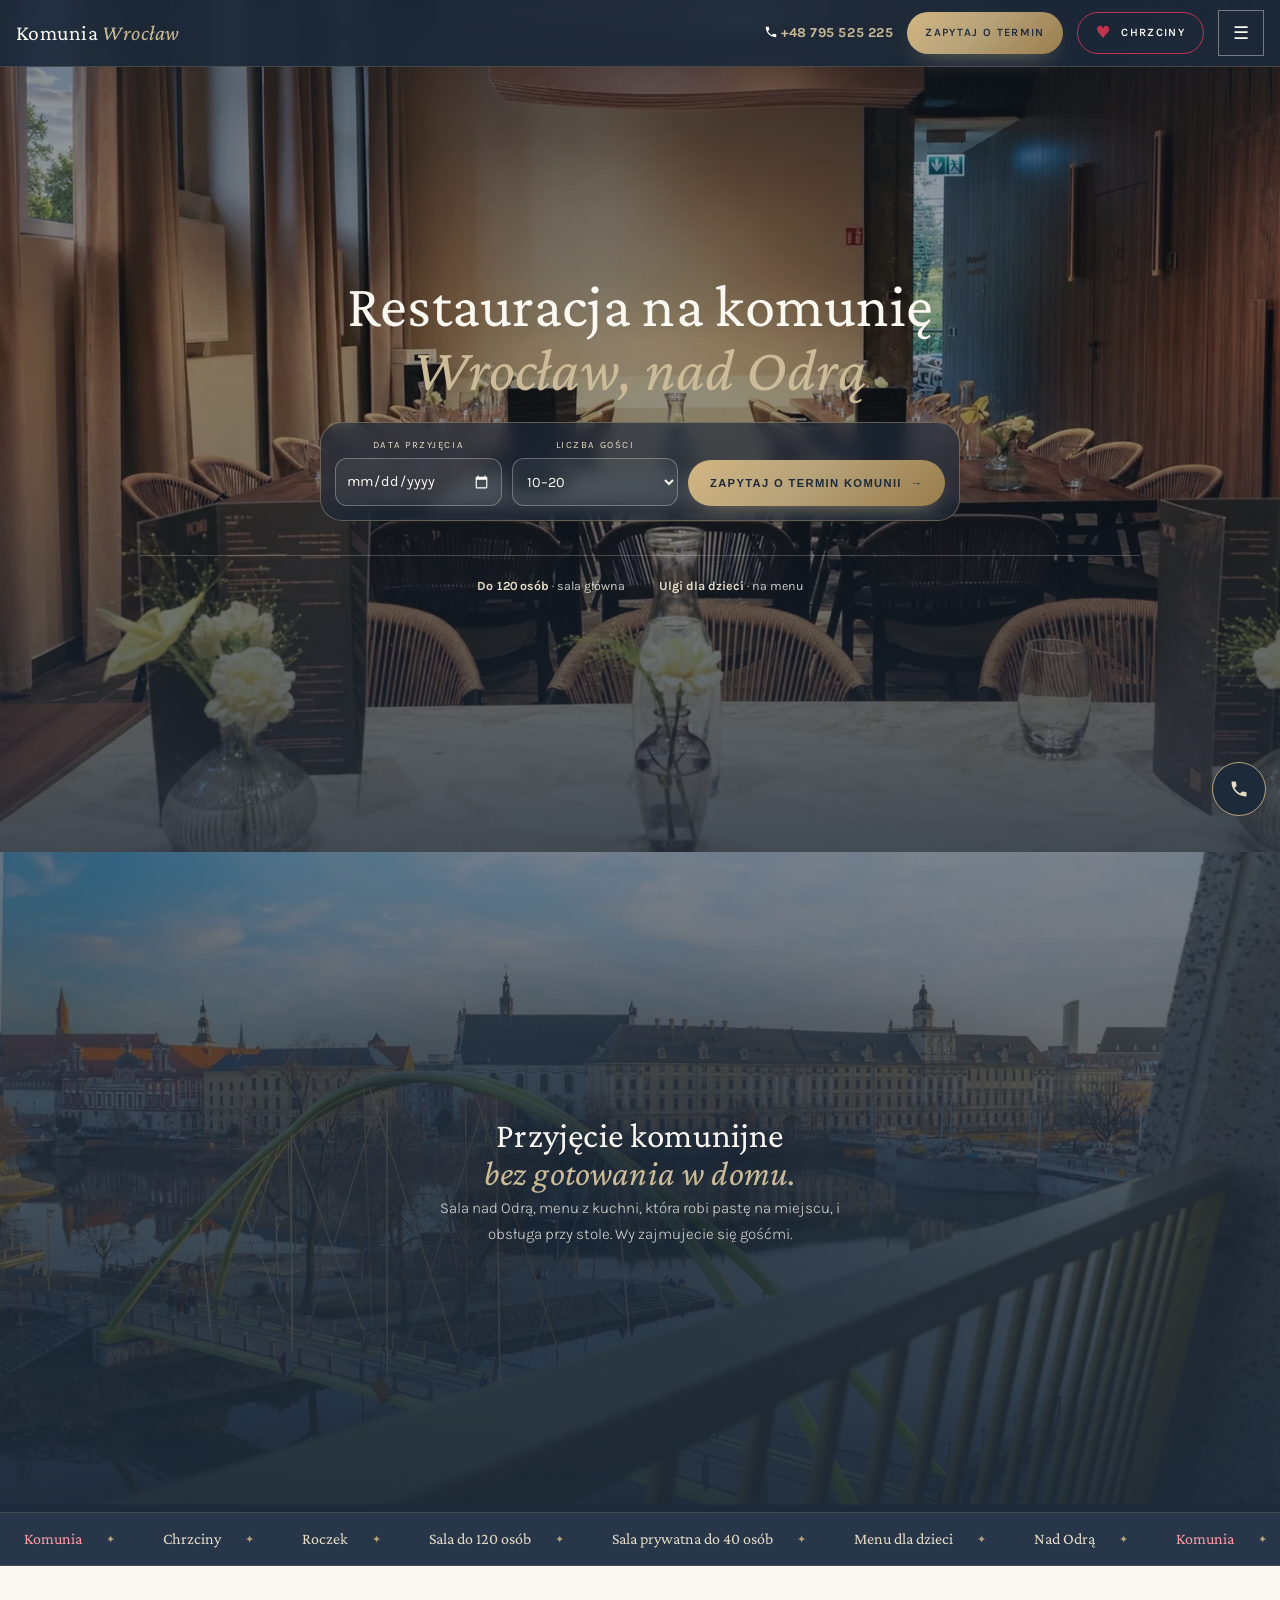
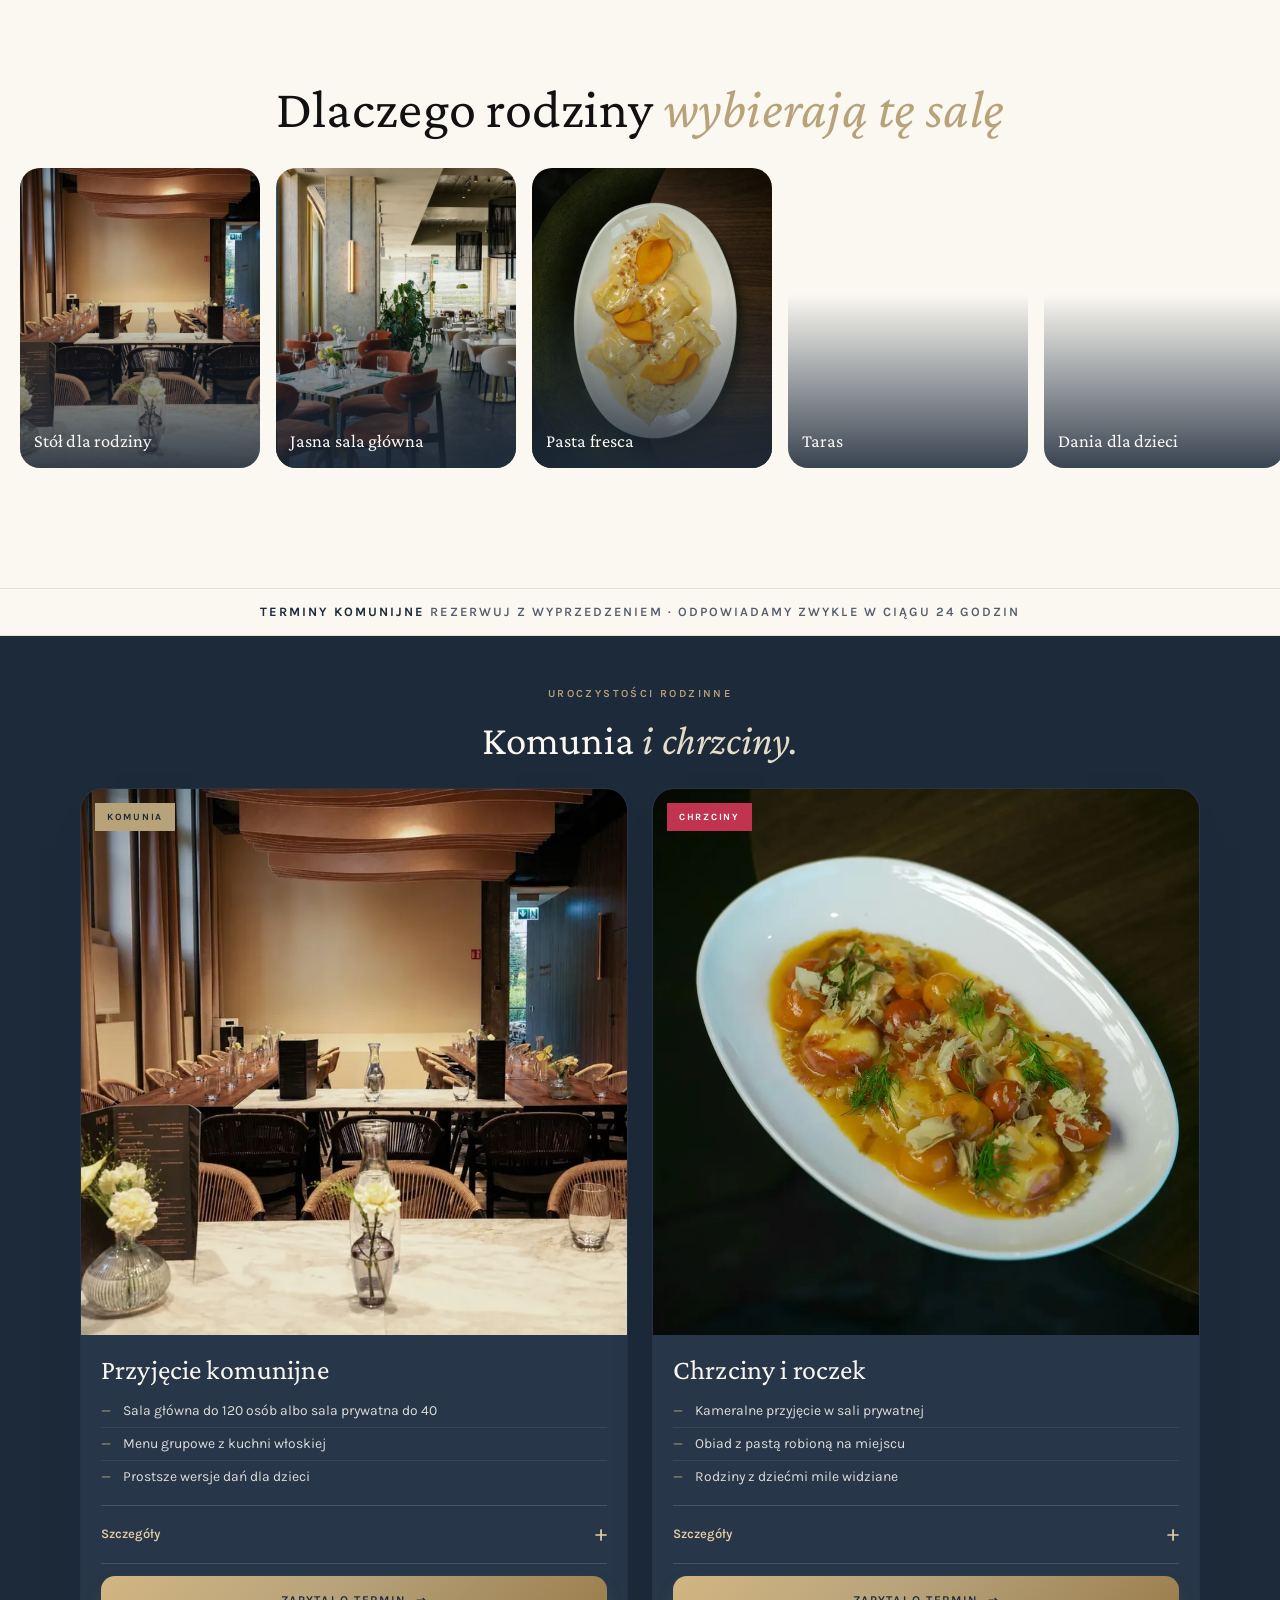
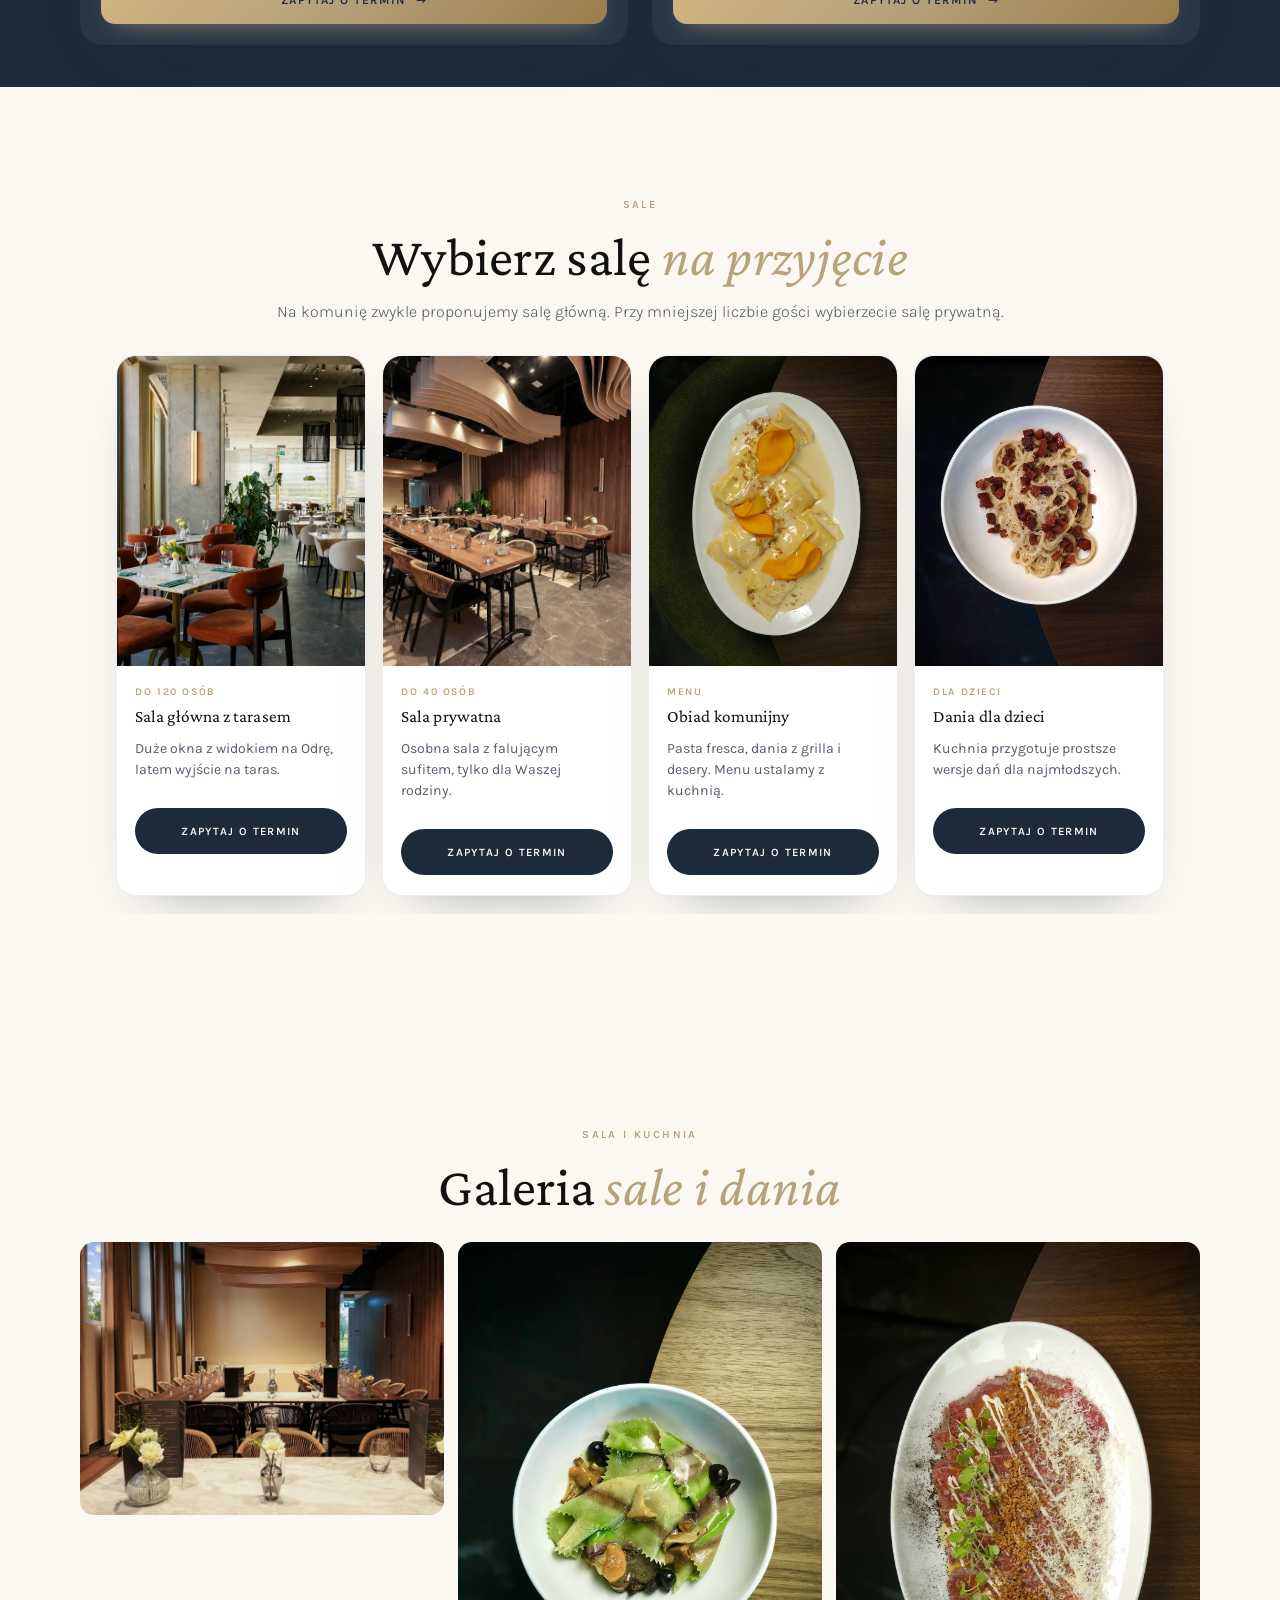
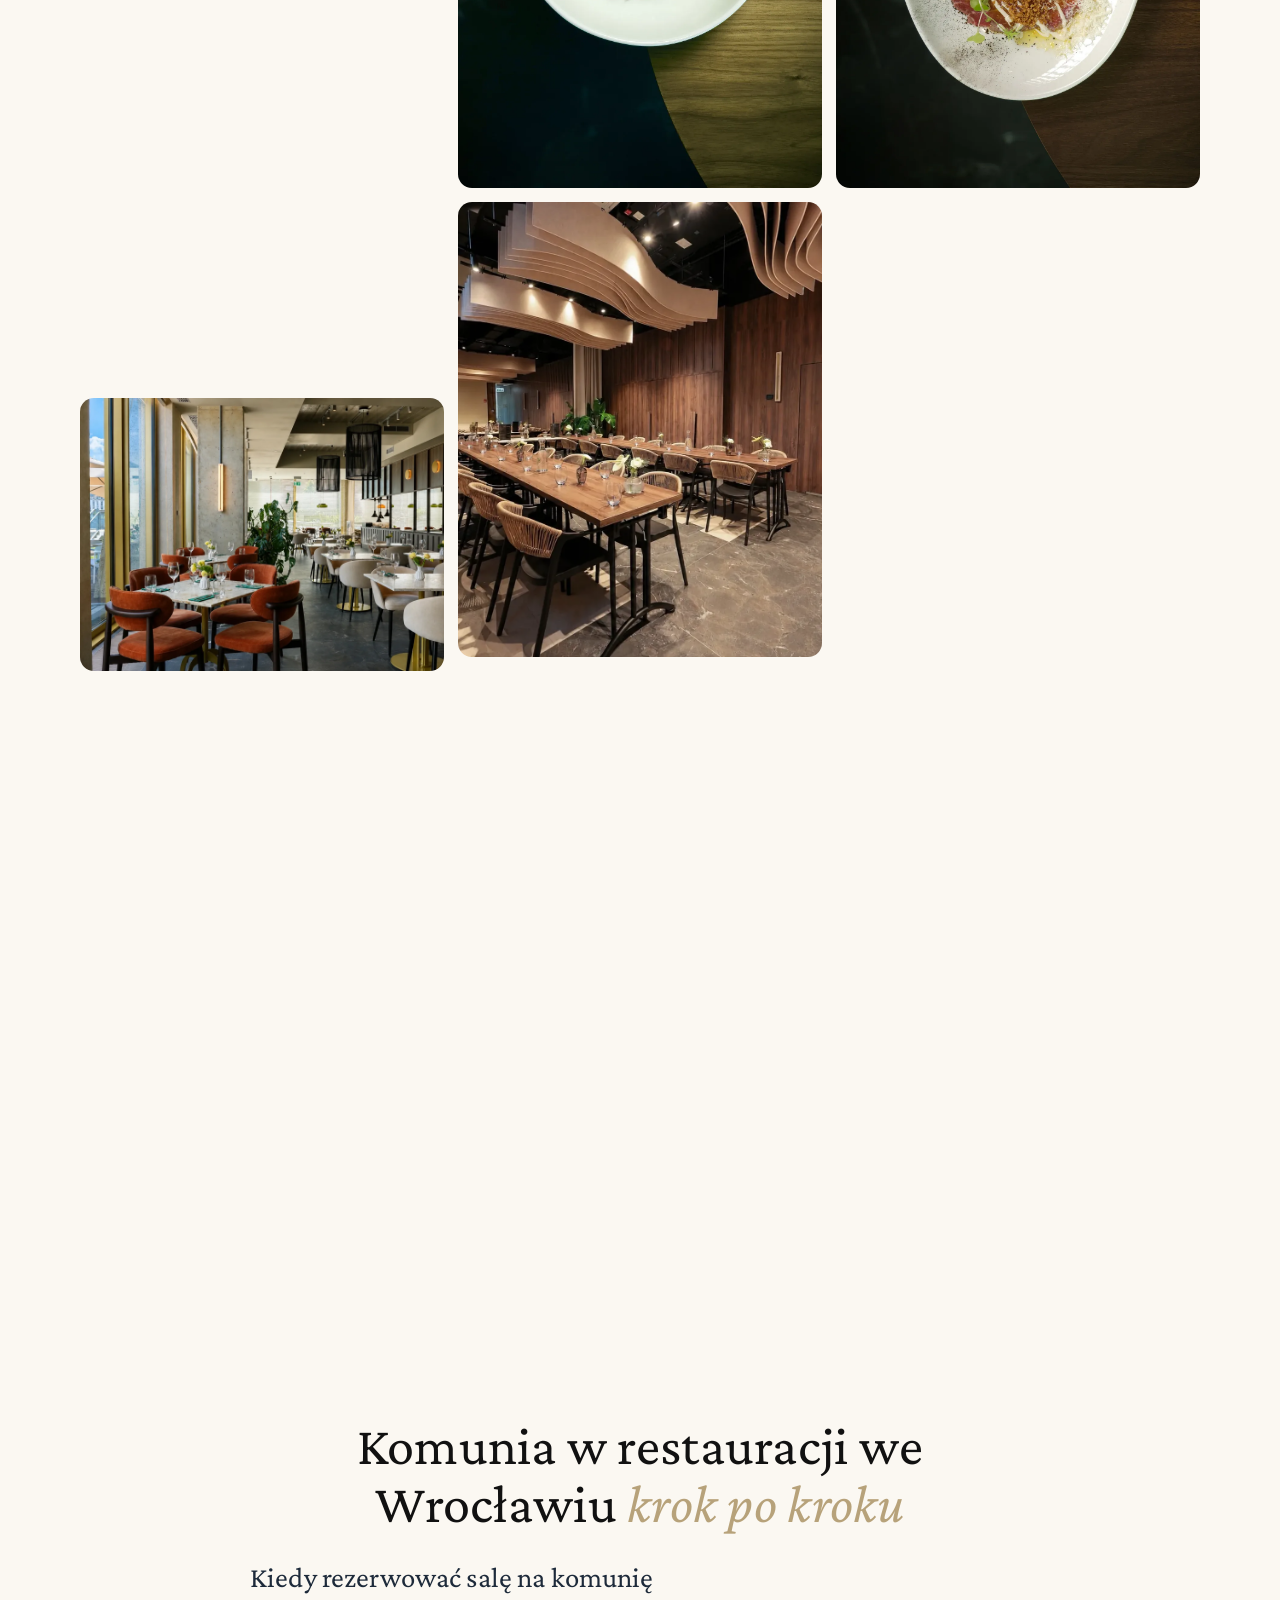
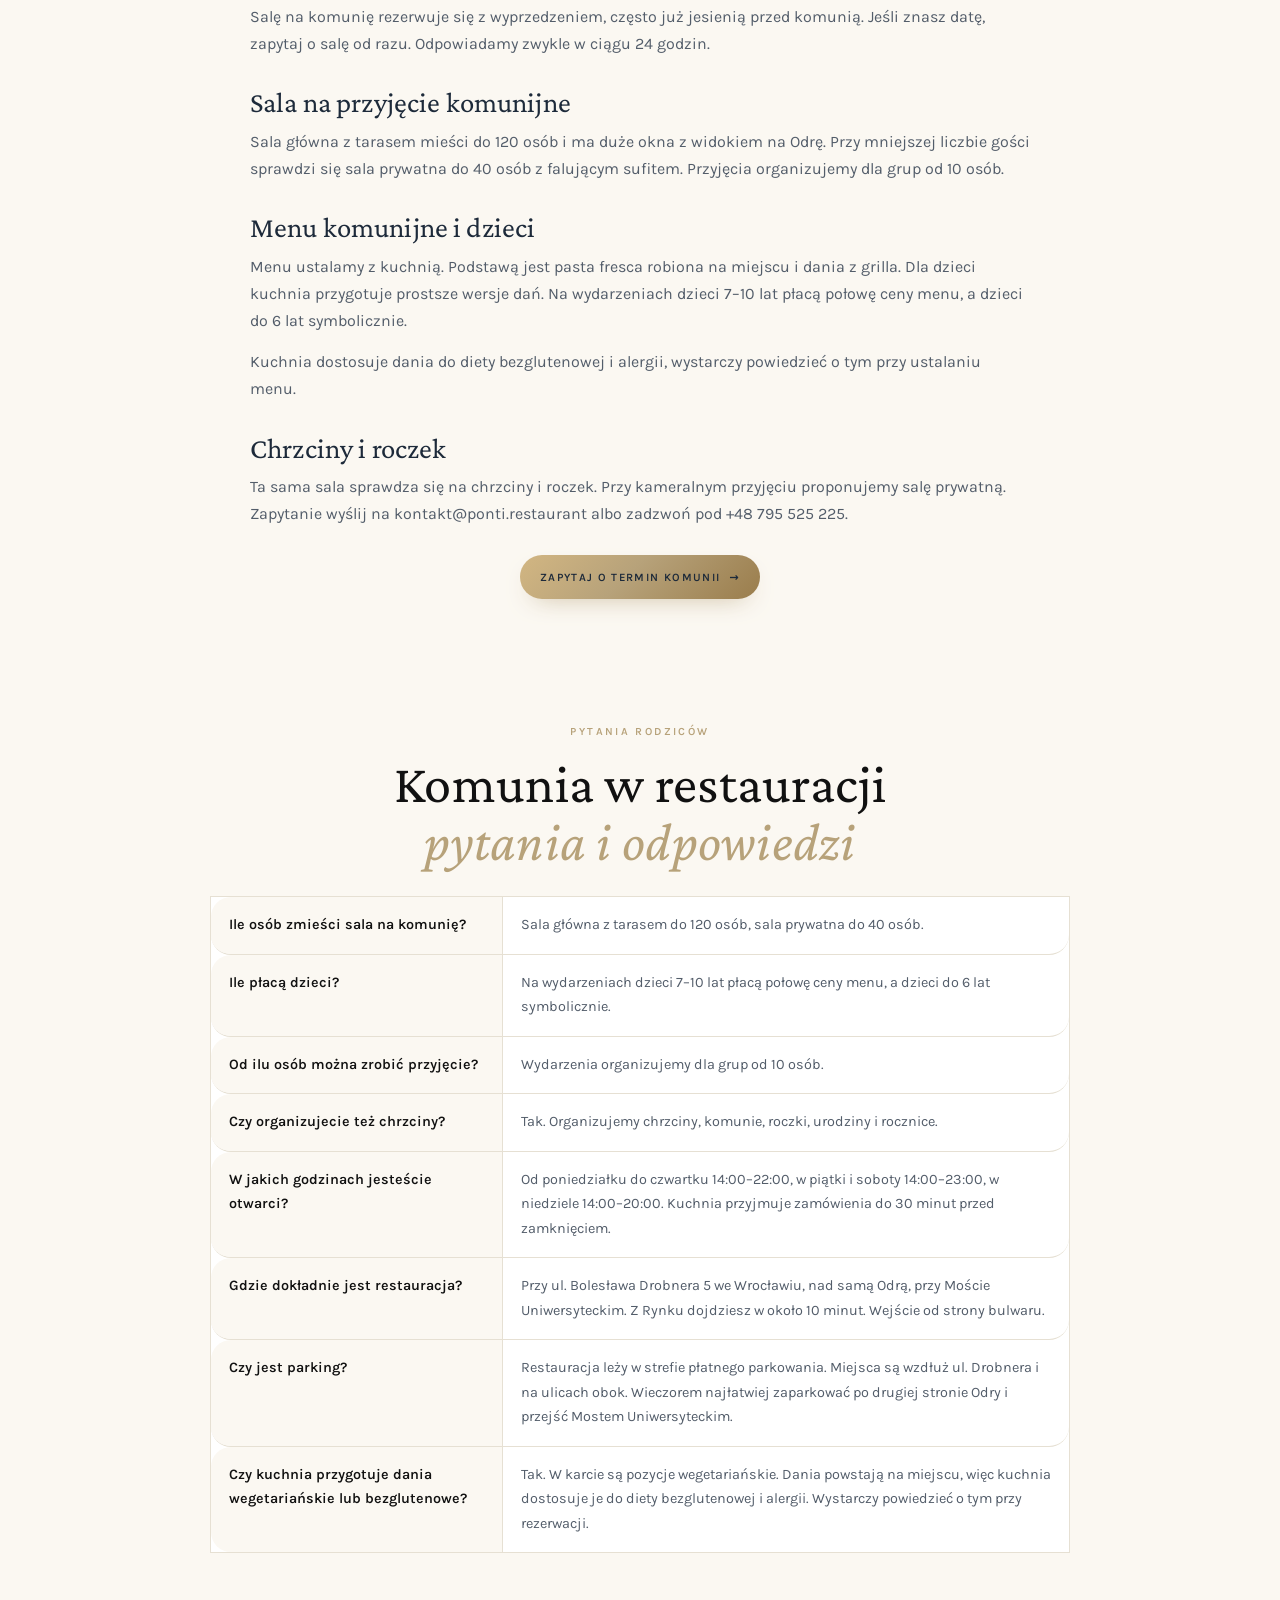
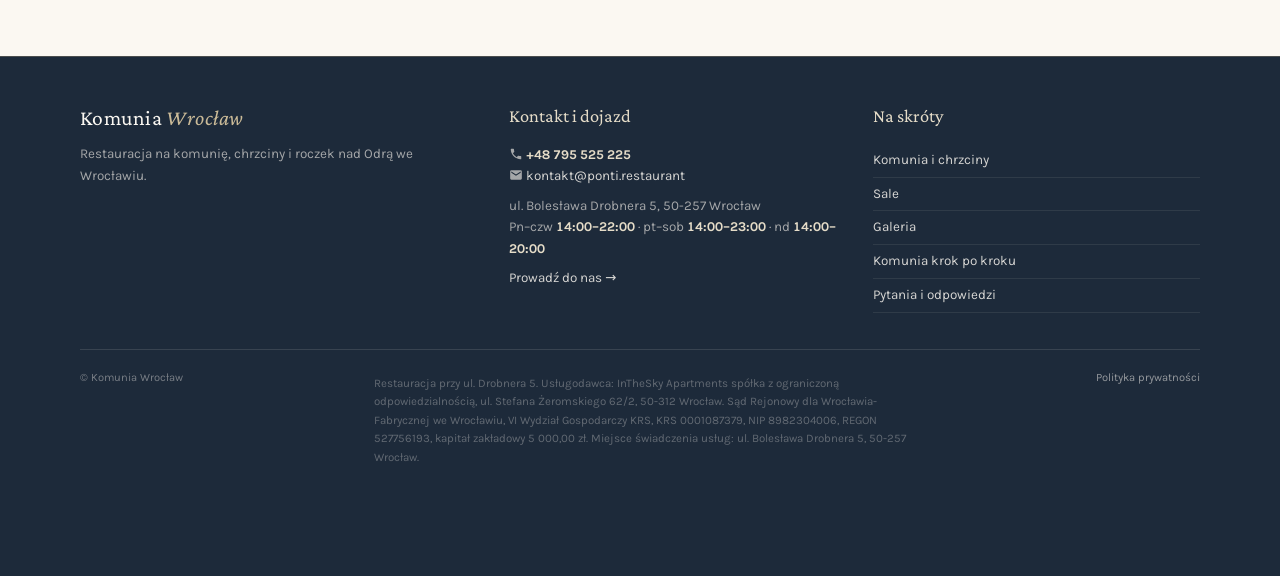
==== commit 340f8d5c: "Okno usług, hero dopasowane do ekranu" ====
--- a/index.html
+++ b/index.html
@@ -14,7 +14,7 @@
 <link rel="icon" href="/favicon.svg" type="image/svg+xml"/>
 <link as="font" crossorigin="" href="/fonts/crimson-pro-latin.woff2" rel="preload" type="font/woff2"/>
 <link rel="preload" as="image" href="/media/g-36-ponti-sala-prywatna-nakryta-1600.webp" fetchpriority="high"/>
-<link href="/style.css?v=202610291330" rel="stylesheet"/>
+<link href="/style.css?v=202610291354" rel="stylesheet"/>
 <script type="application/ld+json">{"@context": "https://schema.org", "@graph": [{"@type": "WebSite", "url": "https://restauracja-na-komunie-wroclaw.pl/", "name": "Komunia Wrocław", "inLanguage": "pl-PL"}, {"@type": "Restaurant", "servesCuisine": "włoska", "openingHours": ["Mo-Th 14:00-22:00", "Fr-Sa 14:00-23:00", "Su 14:00-20:00"], "name": "Restauracja na komunię Wrocław", "description": "Restauracja na komunię we Wrocławiu nad Odrą: sala główna do 120 osób, sala prywatna do 40 osób, menu z kuchni włoskiej, ulgi dla dzieci. Także chrzciny i roczek.", "url": "https://restauracja-na-komunie-wroclaw.pl/", "telephone": "+48 795 525 225", "email": "kontakt@ponti.restaurant", "image": "https://restauracja-na-komunie-wroclaw.pl/media/g-36-ponti-sala-prywatna-nakryta-1600.webp", "address": {"@type": "PostalAddress", "streetAddress": "ul. Bolesława Drobnera 5", "postalCode": "50-257", "addressLocality": "Wrocław", "addressCountry": "PL"}}, {"@type": "FAQPage", "mainEntity": [{"@type": "Question", "name": "Ile osób zmieści sala na komunię?", "acceptedAnswer": {"@type": "Answer", "text": "Sala główna z tarasem do 120 osób, sala prywatna do 40 osób."}}, {"@type": "Question", "name": "Ile płacą dzieci?", "acceptedAnswer": {"@type": "Answer", "text": "Na wydarzeniach dzieci 7–10 lat płacą połowę ceny menu, a dzieci do 6 lat symbolicznie."}}, {"@type": "Question", "name": "Od ilu osób można zrobić przyjęcie?", "acceptedAnswer": {"@type": "Answer", "text": "Wydarzenia organizujemy dla grup od 10 osób."}}, {"@type": "Question", "name": "Czy organizujecie też chrzciny?", "acceptedAnswer": {"@type": "Answer", "text": "Tak. Organizujemy chrzciny, komunie, roczki, urodziny i rocznice."}}, {"@type": "Question", "name": "W jakich godzinach jesteście otwarci?", "acceptedAnswer": {"@type": "Answer", "text": "Od poniedziałku do czwartku 14:00–22:00, w piątki i soboty 14:00–23:00, w niedziele 14:00–20:00. Kuchnia przyjmuje zamówienia do 30 minut przed zamknięciem."}}, {"@type": "Question", "name": "Gdzie dokładnie jest restauracja?", "acceptedAnswer": {"@type": "Answer", "text": "Przy ul. Bolesława Drobnera 5 we Wrocławiu, nad samą Odrą, przy Moście Uniwersyteckim. Z Rynku dojdziesz w około 10 minut. Wejście od strony bulwaru."}}, {"@type": "Question", "name": "Czy jest parking?", "acceptedAnswer": {"@type": "Answer", "text": "Restauracja leży w strefie płatnego parkowania. Miejsca są wzdłuż ul. Drobnera i na ulicach obok. Wieczorem najłatwiej zaparkować po drugiej stronie Odry i przejść Mostem Uniwersyteckim."}}, {"@type": "Question", "name": "Czy kuchnia przygotuje dania wegetariańskie lub bezglutenowe?", "acceptedAnswer": {"@type": "Answer", "text": "Tak. W karcie są pozycje wegetariańskie. Dania powstają na miejscu, więc kuchnia dostosuje je do diety bezglutenowej i alergii. Wystarczy powiedzieć o tym przy rezerwacji."}}]}]}</script>
 </head>
 <body>
@@ -43,7 +43,7 @@
 </nav>
 <section class="hero" id="start">
 <div aria-hidden="true" class="slides">
-<picture><img class="on" alt="Długi stół nakryty na przyjęcie" decoding="async" fetchpriority="high" src="/media/g-36-ponti-sala-prywatna-nakryta-1600.webp" width="1600" height="1200"/></picture><picture><img alt="Stolik z widokiem na Odrę" decoding="async" loading="lazy" src="/media/g-13-restauracja-ponti-stolik-przy-oknie-1600.webp" width="1600" height="1065"/></picture><picture><img alt="Anolini na białym talerzu" decoding="async" loading="lazy" src="/media/d-anolini2-1600.webp" width="1200" height="1800"/></picture>
+<picture><img class="on" alt="Długi stół nakryty na przyjęcie" decoding="async" fetchpriority="high" src="/media/g-36-ponti-sala-prywatna-nakryta-1600.webp" width="1600" height="1200"/></picture><picture><img alt="Stolik z widokiem na Odrę" decoding="async" loading="lazy" src="/media/g-13-restauracja-ponti-stolik-przy-oknie-1600.webp" width="1600" height="1065"/></picture><picture><img alt="Sala prywatna z falującym sufitem" decoding="async" loading="lazy" src="/media/g-27-ponti-sala-prywatna-1600.webp" width="1600" height="1067"/></picture>
 </div>
 <div class="wrap hero-inner">
 <h1>Restauracja na komunię <em>Wrocław, nad Odrą</em></h1>
@@ -160,7 +160,8 @@
 </footer>
 <dialog class="lb" id="lb" aria-label="Galeria zdjęć"><button class="lb-x" aria-label="Zamknij">✕</button><button class="lb-p" aria-label="Poprzednie zdjęcie">‹</button><figure><img alt=""/><figcaption class="lb-cap"></figcaption></figure><button class="lb-n" aria-label="Następne zdjęcie">›</button></dialog>
 <div class="stickybar"><a class="btn btn-gold" href="mailto:kontakt@ponti.restaurant?subject=Komunia%3A%20zapytanie&amp;body=Dzie%C5%84%20dobry%2C%0A%0Aprosz%C4%99%20o%20informacj%C4%99%20o%20wolnym%20terminie%20i%20propozycj%C4%99%20menu.%0ATermin%3A%20%0ALiczba%20os%C3%B3b%3A%20%0ATelefon%3A%20%0A%0APozdrawiam">Zapytaj o termin komunii</a></div>
+
 <a aria-label="Zadzwoń" class="tel-fab" href="tel:+48795525225"><svg aria-hidden="true" class="ico" viewBox="0 0 24 24"><path d="M6.62 10.79a15.05 15.05 0 0 0 6.59 6.59l2.2-2.2a1 1 0 0 1 1.02-.24c1.12.37 2.33.57 3.57.57a1 1 0 0 1 1 1V20a1 1 0 0 1-1 1C10.85 21 3 13.15 3 4a1 1 0 0 1 1-1h3.5a1 1 0 0 1 1 1c0 1.24.2 2.45.57 3.57a1 1 0 0 1-.25 1.02l-2.2 2.2z"/></svg></a>
-<script defer src="/site.js?v=202610291330"></script>
+<script defer src="/site.js?v=202610291354"></script>
 </body>
 </html>
--- a/style.css
+++ b/style.css
@@ -726,6 +726,9 @@
 .tower .stick::after{background:radial-gradient(ellipse 60% 55% at 50% 50%,rgba(var(--navy-rgb),.78),rgba(var(--navy-rgb),.35) 70%),linear-gradient(180deg,rgba(var(--navy-rgb),.35),rgba(var(--navy-rgb),.85))}
 #tower .stick{align-items:center}#tower .panel{margin-inline:auto;padding:32px 22px;text-align:center}#tower h2{max-width:30ch;margin-inline:auto}
 .trustbar span b{color:var(--gold-pale)}
+.hero .slides img{object-fit:cover;object-position:center}
+.rv{opacity:0;transform:translateY(26px);transition:opacity .8s var(--ease),transform .8s var(--ease)}.rv.in{opacity:1;transform:none}
+@media(prefers-reduced-motion:reduce){.rv{opacity:1;transform:none;transition:none}}
 .ap .pr{display:none}.ap-body p{font-size:.88rem;color:var(--ink-soft);margin:6px 0 12px;line-height:1.5}
 .legal .firma{display:block;max-width:76ch;opacity:.75;font-size:.72rem;line-height:1.6;margin-top:6px}
 #pakiety .plans{grid-template-columns:repeat(2,minmax(0,1fr))}@media(max-width:640px){#pakiety .plans{grid-template-columns:1fr}}
